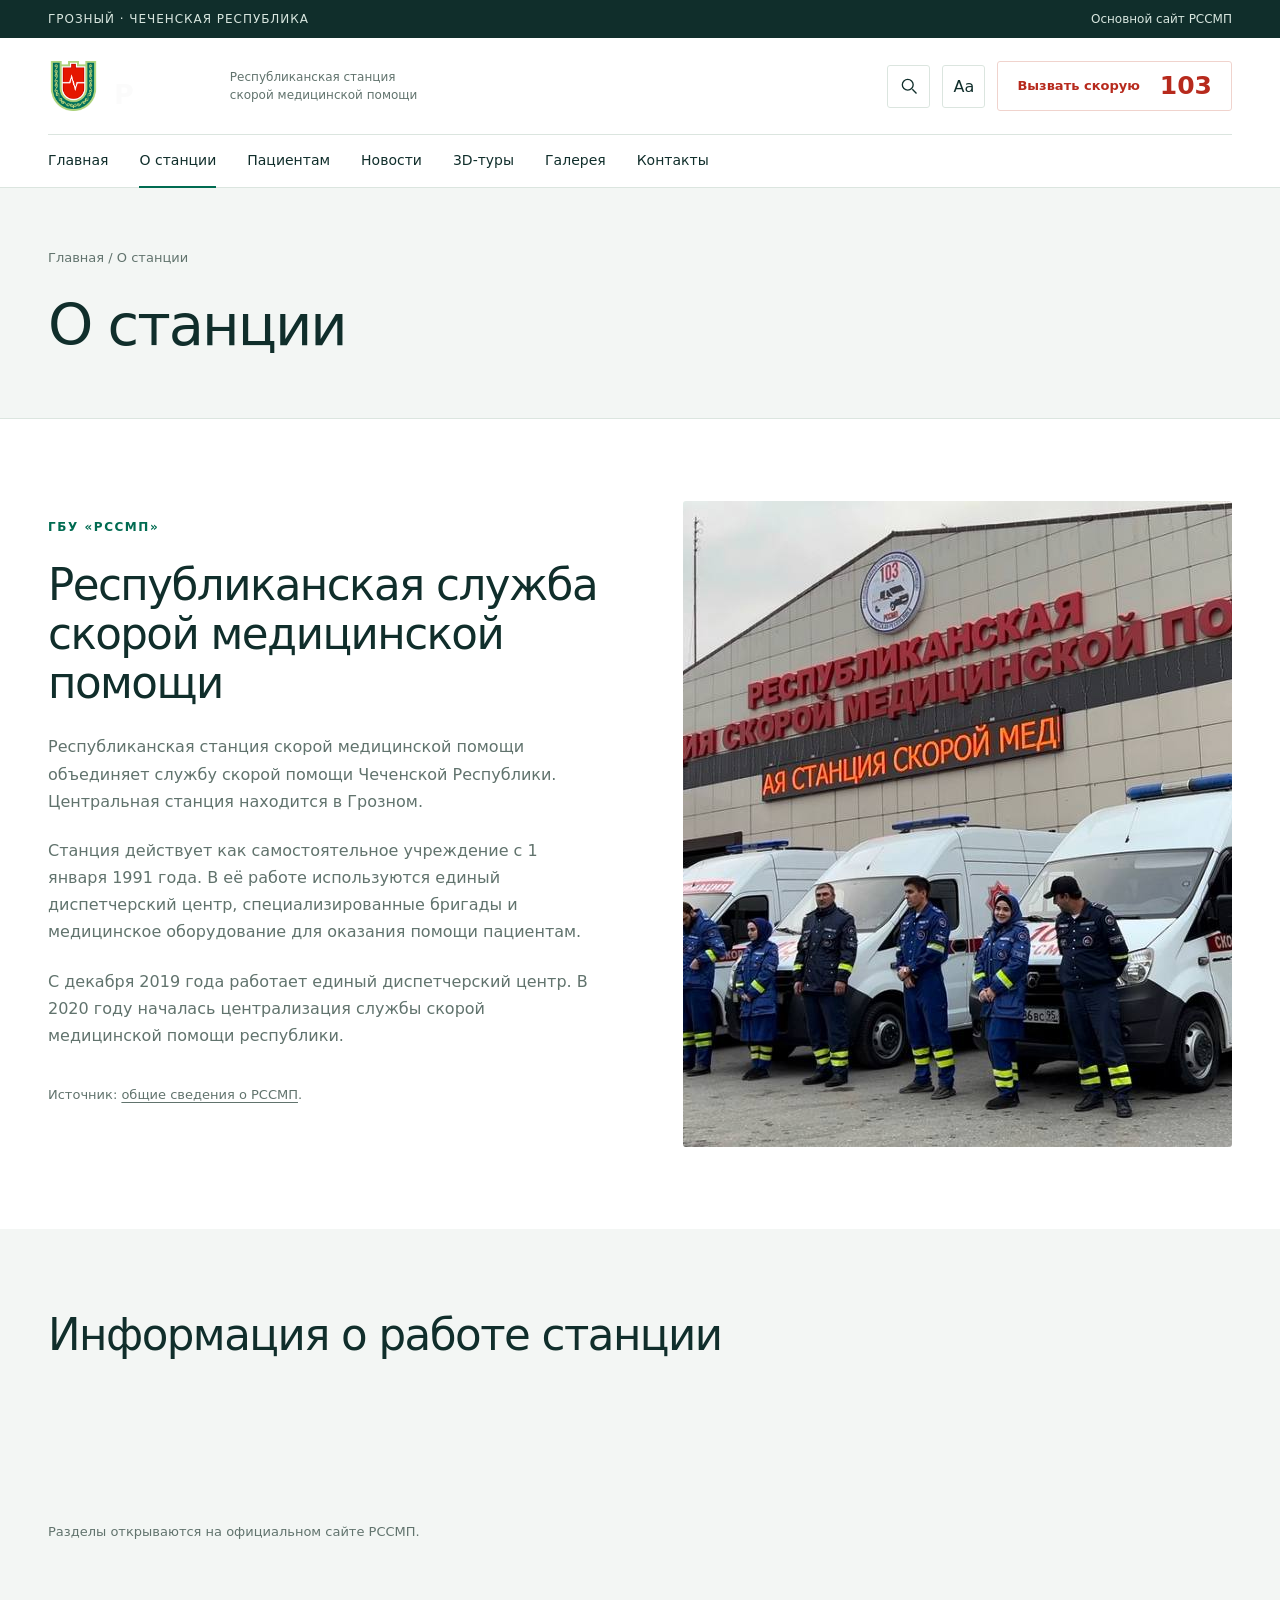
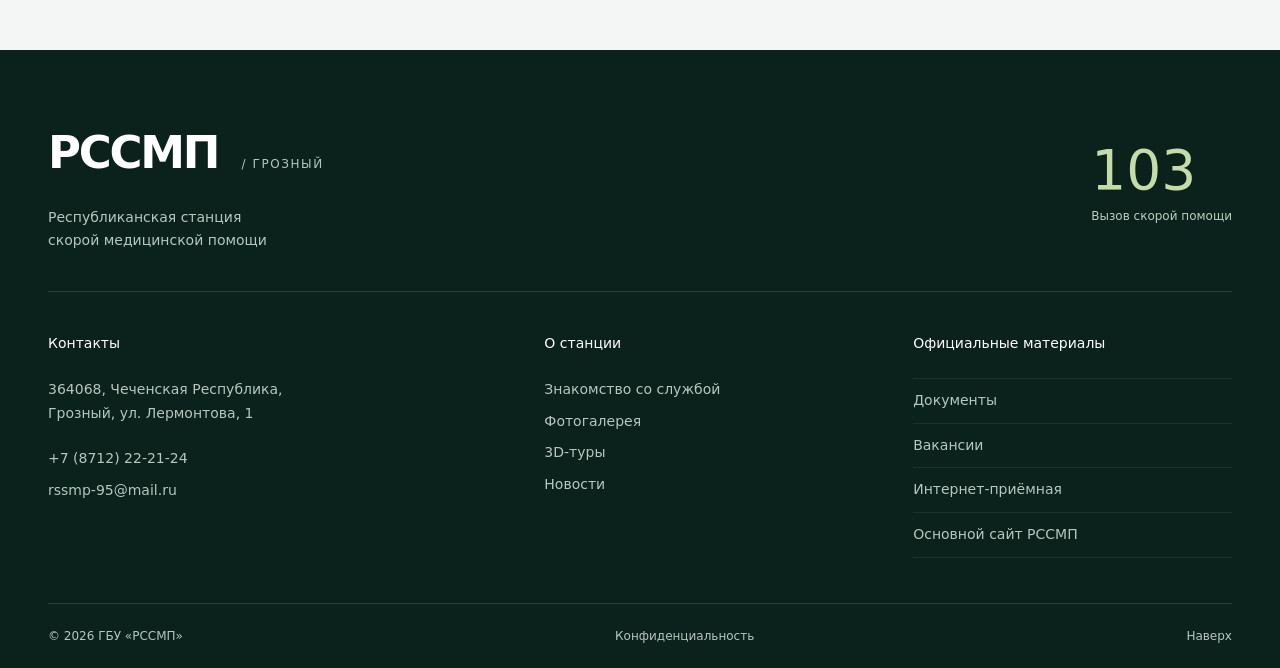
==== about/index.html @ 0fb12596 "Публикация сайта РССМП (демо, v9.3, сборка для GitHub Pages) Co-Authored-By: Claude Sonnet 5 <norepl" ====
<!doctype html>
<html lang="ru" data-search-index="/search-index.json?v=84fdfd2eaf">
<head>
  <meta charset="utf-8">
  <meta http-equiv="Content-Security-Policy" content="default-src 'self'; script-src 'self'; style-src 'self'; img-src 'self' data:; font-src 'self'; connect-src 'self'; media-src 'self'; object-src 'none'; base-uri 'self'; form-action 'self'">
  <meta name="referrer" content="strict-origin-when-cross-origin">
  <meta name="viewport" content="width=device-width,initial-scale=1">
  <meta name="robots" content="noindex,nofollow">
  <meta name="theme-color" content="#10282b">
  <title>О станции — РССМП, Грозный</title>
  <meta name="description" content="О Республиканской станции скорой медицинской помощи: история, единый диспетчерский центр и официальные документы.">

  <link rel="icon" href="/assets/logo.png?v=2aa3588000" type="image/png">
  <link rel="stylesheet" href="/style.css?v=402aa7401f">
  <script defer src="/app.js?v=1ee4ed3d6c"></script>
</head>
<body>
  <a class="skip" href="#main">Перейти к содержимому</a>
  <aside class="topbar" aria-label="Регион и основной сайт"><div class="wrap"><span>ГРОЗНЫЙ · ЧЕЧЕНСКАЯ РЕСПУБЛИКА</span><a href="https://rssmp.ru/" target="_blank" rel="noopener">Основной сайт РССМП</a></div></aside>
  <header>
    <div class="wrap header-row">
      <a class="brand" href="/" aria-label="РССМП — на главную"><span class="logo-motion"><img src="/assets/logo.png?v=2aa3588000" width="51" height="58" alt="Эмблема РССМП"></span><span class="wordmark" aria-hidden="true"><span>Р</span><span>С</span><span>С</span><span>М</span><span>П</span><i></i></span><span class="brand-caption">Республиканская станция<br>скорой медицинской помощи</span></a>
      <div class="header-tools"><button type="button" class="icon-button" data-open-search aria-label="Открыть поиск по сайту"><svg width="20" height="20" viewBox="0 0 24 24" fill="none" stroke="currentColor" stroke-width="1.6" aria-hidden="true"><circle cx="10.5" cy="10.5" r="6.5"/><path d="m16 16 5 5"/></svg></button><button type="button" class="icon-button" data-open-settings aria-label="Настройки отображения">Аа</button><a class="emergency" href="tel:103">Вызвать скорую <b>103</b></a><button type="button" class="menu icon-button" aria-expanded="false" aria-controls="nav">Меню</button></div>
    </div>
    <!-- Стили меню привязаны к id="nav"; класс site-nav оставлен для совместимости со style.css v9.1 при частичной загрузке. -->
    <nav class="wrap site-nav" id="nav" aria-label="Главное меню"><a href="/">Главная</a><a href="/about/" class="active" aria-current="page">О станции</a><a href="/patients/">Пациентам</a><a href="/news/">Новости</a><a href="/tours/">3D-туры</a><a href="/gallery/">Галерея</a><a href="/contacts/">Контакты</a></nav>
  </header>
  <main id="main" tabindex="-1"><div class="page-heading"><div class="wrap"><nav class="breadcrumbs" aria-label="Навигационная цепочка"><a href="/">Главная</a> <span aria-hidden="true">/</span> <span aria-current="page">О станции</span></nav><h1>О станции</h1></div></div><section class="section"><div class="wrap two-col"><div><p class="eyebrow">ГБУ «РССМП»</p><h2>Республиканская служба<br>скорой медицинской помощи</h2><p>Республиканская станция скорой медицинской помощи объединяет службу скорой помощи Чеченской Республики. Центральная станция находится в Грозном.</p><p>Станция действует как самостоятельное учреждение с 1 января 1991 года. В её работе используются единый диспетчерский центр, специализированные бригады и медицинское оборудование для оказания помощи пациентам.</p><p>С декабря 2019 года работает единый диспетчерский центр. В 2020 году началась централизация службы скорой медицинской помощи республики.</p><p class="source">Источник: <a href="https://rssmp.ru/obschie-svedeniya/">общие сведения о РССМП</a>.</p></div><img class="photo" src="/assets/img_5184.jpg?v=74d7aed9b8" width="1170" height="646" alt="Здание РССМП, сотрудники и автомобили скорой помощи"></div></section><section class="section gray"><div class="wrap"><h2>Информация о работе станции</h2><div class="partners"><a href="https://rssmp.ru/istoriya/">История станции</a><a href="https://rssmp.ru/vakansii/">Вакансии</a><a href="https://rssmp.ru/dokumenty/">Документы учреждения</a></div><p class="source">Разделы открываются на официальном сайте РССМП.</p></div></section></main>
  <footer>
    <div class="wrap">
      <div class="footer-top"><div><span class="footer-mark">РССМП<span> / ГРОЗНЫЙ</span></span><p>Республиканская станция<br>скорой медицинской помощи</p></div><a class="footer-phone" href="tel:103">103 <span>Вызов скорой помощи</span></a></div>
      <div class="footer-grid">
        <div><strong>Контакты</strong><p>364068, Чеченская Республика,<br>Грозный, ул. Лермонтова, 1</p><a href="tel:+78712222124">+7 (8712) 22-21-24</a><a href="mailto:rssmp-95@mail.ru">rssmp-95@mail.ru</a></div>
        <div><strong>О станции</strong><a href="/about/">Знакомство со службой</a><a href="/gallery/">Фотогалерея</a><a href="/tours/">3D-туры</a><a href="/news/">Новости</a></div>
        <div class="footer-external"><strong>Официальные материалы</strong><a href="https://rssmp.ru/dokumenty/">Документы</a><a href="https://rssmp.ru/vakansii/">Вакансии</a><a href="https://rssmp.ru/mail/">Интернет-приёмная</a><a href="https://rssmp.ru/">Основной сайт РССМП</a></div>
      </div>
      <div class="footer-bottom"><span>© 2026 ГБУ «РССМП»</span><a href="/privacy/">Конфиденциальность</a><a href="#main">Наверх</a></div>
    </div>
  </footer>
  <dialog id="search-dialog" aria-labelledby="search-title"><div class="dialog-top"><h2 id="search-title">Поиск по сайту</h2><button type="button" data-close-dialog aria-label="Закрыть поиск">×</button></div><label class="sr-only" for="site-search">Поиск по страницам сайта</label><input id="site-search" type="search" placeholder="Например, контакты или 3D-тур" autocomplete="off" enterkeyhint="go"><p class="search-status" aria-live="polite">Введите запрос или выберите раздел.</p><div id="search-results"></div></dialog>
  <dialog id="settings-dialog" aria-labelledby="settings-title"><div class="dialog-top"><h2 id="settings-title">Настройки отображения</h2><button type="button" data-close-dialog aria-label="Закрыть настройки">×</button></div><p>Настройки сохраняются только в вашем браузере.</p><label class="setting"><span>Увеличенный текст</span><input type="checkbox" id="large-text"></label><label class="setting"><span>Высокая контрастность</span><input type="checkbox" id="high-contrast"></label><label class="setting"><span>Отключить анимацию</span><input type="checkbox" id="reduce-motion"></label><button type="button" class="btn" id="reset-settings">Сбросить настройки</button></dialog>
  <div id="toast" role="status" aria-live="polite"></div>
</body>
</html>
---- style.css ----
:root {
  --ink: #102e2b;
  --dark: #102e2b;
  --green: #006b51;
  --muted: #61736d;
  --line: #dbe5df;
  --red: #db3525;
  --paper: #f3f6f4;
  --white: #fff;
  --body: 16px;
}
* {
  box-sizing: border-box;
}
html {
  scroll-behavior: smooth;
  scroll-padding-top: 150px;
}
body {
  margin: 0;
  background: #fff;
  color: var(--ink);
  font:
    var(--body)/1.7 Arial,
    Helvetica,
    sans-serif;
}
button,
input {
  font: inherit;
}
button,
a {
  -webkit-tap-highlight-color: transparent;
}
button {
  cursor: pointer;
}
a {
  color: inherit;
  text-decoration: none;
}
a:hover {
  color: var(--green);
}
img {
  max-width: 100%;
  display: block;
}
button:focus-visible,
a:focus-visible,
input:focus-visible,
[tabindex]:focus-visible {
  outline: 3px solid #c46a00;
  outline-offset: 5px;
}
main:focus {
  outline: none;
}
button {
  color: inherit;
}
p {
  margin: 0 0 22px;
}
h1,
h2,
h3 {
  font-weight: 500;
  overflow-wrap: break-word;
  margin: 0;
  line-height: 1.13;
  letter-spacing: -0.045em;
}
h2 {
  font-size: clamp(30px, 3.4vw, 49px);
  margin-bottom: 25px;
}
h3 {
  font-size: 25px;
  line-height: 1.35;
}
small {
  font-size: 0.875rem;
}
.wrap {
  width: min(1320px, calc(100% - 96px));
  margin: auto;
}
.topbar {
  background: var(--dark);
  color: #d8e6df;
  font-size: 12px;
  letter-spacing: 0.08em;
  padding: 9px 0;
}
.topbar .wrap {
  display: flex;
  justify-content: space-between;
  gap: 20px;
}
.topbar a {
  color: inherit;
  letter-spacing: 0;
}
header {
  background: #fffffff5;
  position: sticky;
  top: 0;
  z-index: 30;
  backdrop-filter: blur(18px);
  border-bottom: 1px solid var(--line);
}
.header-row {
  min-height: 96px;
  display: flex;
  align-items: center;
  justify-content: space-between;
  gap: 24px;
}
.brand {
  display: flex;
  align-items: center;
  gap: 15px;
}
.brand-caption {
  font-size: 12px;
  line-height: 1.5;
  max-width: 240px;
  color: var(--muted);
}
.wordmark {
  display: flex;
  position: relative;
  font-weight: 800;
  font-size: 27px;
  letter-spacing: -0.06em;
  line-height: 1;
}
.wordmark > span {
  animation: letter-in 0.7s both;
}
.wordmark > span:nth-child(2) {
  animation-delay: 0.08s;
}
.wordmark > span:nth-child(3) {
  animation-delay: 0.16s;
}
.wordmark > span:nth-child(4) {
  animation-delay: 0.24s;
}
.wordmark > span:nth-child(5) {
  animation-delay: 0.32s;
}
.wordmark i {
  height: 3px;
  position: absolute;
  left: 0;
  right: 0;
  bottom: -10px;
  background: var(--red);
  transform-origin: left;
  animation: line-in 1s 0.5s both;
}
.logo-motion {
  display: block;
  position: relative;
  overflow: hidden;
  flex: none;
  isolation: isolate;
  animation: logo-in 1.25s cubic-bezier(0.2, 0.8, 0.2, 1) both;
}
.logo-motion img {
  width: 51px;
  height: 58px;
  object-fit: contain;
  transition:
    transform 0.55s cubic-bezier(0.2, 0.8, 0.2, 1),
    filter 0.55s;
}
.logo-motion:after {
  content: "";
  position: absolute;
  inset: -50%;
  background: linear-gradient(
    110deg,
    transparent 40%,
    #fff8 49%,
    transparent 58%
  );
  transform: translateX(-100%);
  animation: shine 1.5s 1s both;
  pointer-events: none;
}
.brand:hover .logo-motion img {
  transform: translateY(-3px) scale(1.04);
  filter: drop-shadow(0 4px 10px #99cc7755);
}
.header-tools {
  display: flex;
  align-items: center;
  gap: 12px;
}
.icon-button {
  background: transparent;
  border: 1px solid var(--line);
  border-radius: 50%;
  width: 43px;
  height: 43px;
  display: grid;
  place-items: center;
  font-size: 16px;
  transition: background 0.2s;
}
.icon-button:hover {
  background: var(--paper);
}
.emergency {
  display: flex;
  align-items: center;
  gap: 20px;
  font-size: 13px;
  font-weight: 600;
  padding: 9px 19px;
  border: 1px solid #f0d3cd;
  border-radius: 30px;
  color: #b72a1d;
}
.emergency b {
  font-size: 25px;
  line-height: 1.2;
}
.menu {
  display: none;
}
#nav {
  display: flex;
  align-items: center;
  gap: 31px;
  padding: 14px 0;
  border-top: 1px solid var(--line);
  font-size: 14px;
}
#nav a {
  position: relative;
}
#nav a:after {
  position: absolute;
  content: "";
  height: 2px;
  bottom: -15px;
  left: 0;
  right: 0;
  background: var(--green);
  transform: scaleX(0);
  transition: transform 0.25s;
}
#nav a:hover:after,
#nav a.active:after {
  transform: scaleX(1);
}
.hero {
  display: grid;
  grid-template-columns: 1fr 1fr;
  min-height: 660px;
  background: var(--dark);
  color: white;
  overflow: hidden;
}
.hero-copy {
  padding: 45px max(42px, calc((100vw - 1320px) / 2)) 25px;
  padding-right: 45px;
  display: flex;
  align-items: flex-start;
  flex-direction: column;
  justify-content: center;
}
.eyebrow {
  font-size: 12px;
  letter-spacing: 0.13em;
  font-weight: 600;
  text-transform: uppercase;
  color: var(--green);
  margin-bottom: 23px;
}
.hero .eyebrow {
  color: #b3c7bc;
  font-size: 11px;
}
.hero h1 {
  font-size: clamp(43px, 4.6vw, 72px);
  line-height: 1.04;
  letter-spacing: -0.052em;
  margin-bottom: 25px;
  animation: copy-in 0.9s 0.12s both;
}
.hero h1 em {
  font-style: normal;
  color: #b1cc90;
}
.hero-description {
  color: #c0d0c7;
  font-size: 16px;
  line-height: 1.65;
  animation: copy-in 0.9s 0.25s both;
}
.buttons {
  display: flex;
  align-items: center;
  gap: 27px;
  flex-wrap: wrap;
}
.btn {
  display: inline-flex;
  align-items: center;
  justify-content: center;
  gap: 35px;
  background: var(--green);
  color: #fff;
  border: 1px solid var(--green);
  border-radius: 5px;
  padding: 14px 24px;
  font-size: 14px;
  font-weight: 600;
  transition:
    transform 0.3s,
    background 0.3s;
}
.btn:hover {
  background: #08573f;
  color: white;
  transform: translateY(-2px);
}
.hero .btn {
  background: #fff;
  color: var(--dark);
  border-color: white;
}
.hero-secondary {
  font-size: 14px;
  color: #fff;
  border-bottom: 1px solid #819c8b;
  padding: 12px 0;
}
.hero-secondary:hover {
  color: #c8e0b1;
}
.hero-bottom {
  display: flex;
  justify-content: space-between;
  gap: 20px;
  width: 100%;
  padding-top: 43px;
  margin-top: auto;
  color: #aebfb5;
  font-size: 10px;
  letter-spacing: 0.08em;
}
.hero-visual {
  position: relative;
  overflow: hidden;
  min-height: 580px;
}
.hero-visual > img {
  height: 100%;
  width: 100%;
  object-fit: cover;
  object-position: 62% center;
  animation: photo-in 1.4s cubic-bezier(0.2, 0.8, 0.2, 1) both;
}
.hero-visual:after {
  content: "";
  position: absolute;
  inset: 0;
  background: linear-gradient(180deg, #061d1200 35%, #061d12b0);
}
.photo-label {
  position: absolute;
  left: 42px;
  right: 42px;
  bottom: 32px;
  z-index: 1;
}
.photo-label > span {
  font-size: 11px;
  letter-spacing: 0.15em;
  color: #e7efea;
}
.photo-label p {
  font-size: 25px;
  line-height: 1.25;
  margin: 15px 0 0;
  letter-spacing: -0.03em;
}
.photo-label a {
  position: absolute;
  right: 0;
  bottom: 4px;
  border: 1px solid #ffffff70;
  width: 48px;
  height: 48px;
  border-radius: 50%;
  display: grid;
  place-items: center;
  font-size: 22px;
  color: #fff;
  transition: background 0.3s;
}
.photo-label a:hover {
  background: #ffffff30;
}
.quick {
  display: grid;
  grid-template-columns: repeat(3, 1fr);
  border-bottom: 1px solid var(--line);
}
.quick a {
  padding: 32px 25px;
  display: flex;
  gap: 20px;
  align-items: center;
  border-right: 1px solid var(--line);
  transition: background 0.3s;
}
.quick a:first-child {
  padding-left: 0;
}
.quick a:last-child {
  border-right: 0;
}
.quick a:hover {
  background: var(--paper);
}
.quick strong {
  font-size: 17px;
  font-weight: 500;
  display: block;
  letter-spacing: -0.025em;
}
.quick small {
  color: var(--muted);
  font-size: 12px;
  display: block;
  line-height: 1.4;
  margin-top: 6px;
}
.section {
  padding: 100px 0;
}
.gray {
  background: var(--paper);
}
.two-col {
  display: grid;
  grid-template-columns: 1fr 1fr;
  gap: 85px;
  align-items: center;
}
.two-col p:not(.eyebrow) {
  color: var(--muted);
}
.photo {
  width: 100%;
  aspect-ratio: 1.2;
  object-fit: cover;
  border-radius: 3px;
}
.image-composition {
  position: relative;
  padding-bottom: 24px;
}
.image-caption {
  position: absolute;
  bottom: 0;
  right: 0;
  background: var(--green);
  color: #fff;
  padding: 17px 25px;
  font-size: 10px;
  letter-spacing: 0.13em;
}
.text-link {
  font-size: 14px;
  font-weight: 600;
  display: inline-flex;
  gap: 30px;
  align-items: center;
  padding: 9px 0;
  border-bottom: 1px solid var(--line);
  transition: gap 0.3s;
}
.text-link:hover {
  gap: 40px;
}
.section-title {
  display: flex;
  justify-content: space-between;
  align-items: end;
  gap: 30px;
  margin-bottom: 40px;
}
.section-title h2 {
  margin-bottom: 0;
}
.section-title .eyebrow {
  margin-bottom: 16px;
}
.cards {
  display: grid;
  grid-template-columns: repeat(3, 1fr);
  gap: 22px;
}
.card {
  background: white;
  border: 1px solid var(--line);
  border-radius: 5px;
  padding: 30px;
  display: flex;
  align-items: flex-start;
  flex-direction: column;
  min-height: 310px;
  transition:
    transform 0.35s,
    box-shadow 0.35s,
    border-color 0.35s;
}
.card:hover {
  transform: translateY(-7px);
  box-shadow: 0 20px 40px #1733290b;
  border-color: #9fb6a8;
}
.card .tag {
  color: var(--green);
  background: #edf4ef;
  padding: 4px 10px;
  border-radius: 30px;
  font-size: 10px;
  letter-spacing: 0.08em;
  margin-bottom: 24px;
}
.card time {
  color: var(--muted);
  font-size: 12px;
  margin-bottom: 14px;
}
.card h2,
.card h3 {
  font-size: 23px;
  line-height: 1.35;
  letter-spacing: -0.035em;
  margin: 0;
  flex: 1;
}
.card .text-link {
  margin-top: 24px;
  font-size: 13px;
}
.contact-band {
  padding: 70px 0;
  background: var(--dark);
  color: #fff;
  overflow: hidden;
}
.contact-band .wrap {
  display: flex;
  align-items: center;
  justify-content: space-between;
  gap: 35px;
}
.contact-band .eyebrow {
  color: #b0cb94;
}
.contact-band h2 {
  font-size: clamp(30px, 3vw, 44px);
}
.contact-band p:not(.eyebrow) {
  color: #b5c8be;
  font-size: 14px;
}
.contact-band .text-link {
  color: #fff;
  border-color: #fff4;
}
.big-number {
  font-size: clamp(100px, 17vw, 240px);
  line-height: 0.9;
  letter-spacing: -0.08em;
  font-weight: 600;
  color: #c0d9a5;
}
.big-number:hover {
  color: #fff;
}
.big-number span {
  display: block;
  text-align: right;
  margin-top: 27px;
  font-size: 12px;
  font-weight: 400;
  letter-spacing: 0.16em;
}
.partners {
  display: grid;
  grid-template-columns: repeat(3, 1fr);
  gap: 18px;
}
.partners a {
  display: flex;
  align-items: center;
  justify-content: space-between;
  gap: 20px;
  min-height: 100px;
  padding: 25px;
  border: 1px solid var(--line);
  font-size: 15px;
  border-radius: 4px;
  transition: background 0.25s;
}
.partners a:hover {
  background: var(--paper);
}
.page-heading {
  padding: 55px 0 60px;
  background: var(--paper);
  border-bottom: 1px solid var(--line);
}
.page-heading h1 {
  font-size: clamp(35px, 4.5vw, 63px);
  margin-top: 20px;
}
.breadcrumbs {
  font-size: 13px;
  color: var(--muted);
}
.reading {
  max-width: 950px;
}
.reading h2 {
  font-size: 32px;
  margin-top: 45px;
}
.reading li {
  margin-bottom: 15px;
  color: var(--muted);
}
.reading ol {
  padding-left: 23px;
}
.info-grid {
  display: grid;
  grid-template-columns: repeat(2, 1fr);
  gap: 24px;
}
.info-box {
  padding: 32px;
  border: 1px solid var(--line);
  border-radius: 5px;
}
.info-box small {
  display: block;
  color: var(--muted);
  font-size: 14px;
  margin-bottom: 12px;
}
.info-box h2 {
  font-size: 25px;
  line-height: 1.35;
  margin-bottom: 12px;
}
.info-box h3 {
  margin-bottom: 12px;
}
.info-box > a:not(.btn) {
  font-size: 26px;
  color: var(--green);
  overflow-wrap: anywhere;
}
.info-box .btn {
  color: #fff;
  gap: 15px;
}
.info-box p {
  color: var(--muted);
  font-size: 15px;
}
.source {
  margin: 35px 0 25px;
  font-size: 13px;
  color: var(--muted);
}
.source a {
  text-decoration: underline;
  text-underline-offset: 3px;
}
.gallery {
  display: grid;
  grid-template-columns: repeat(3, 1fr);
  gap: 24px;
}
.gallery figure {
  margin: 0;
}
.gallery button {
  padding: 0;
  border: 0;
  background: none;
  width: 100%;
  overflow: hidden;
  border-radius: 4px;
  cursor: zoom-in;
}
.gallery img {
  width: 100%;
  aspect-ratio: 1.15;
  object-fit: cover;
  transition: transform 0.7s;
}
.gallery button:hover img {
  transform: scale(1.06);
}
.gallery figcaption {
  font-size: 14px;
  padding-top: 15px;
  color: var(--muted);
}
footer {
  padding: 65px 0 22px;
  background: #0b211b;
  color: #b6c7be;
}
.footer-top {
  display: flex;
  align-items: center;
  justify-content: space-between;
  padding-bottom: 40px;
  margin-bottom: 40px;
  border-bottom: 1px solid #fff2;
  gap: 25px;
}
.footer-mark {
  font-size: 45px;
  font-weight: 700;
  color: white;
  letter-spacing: -0.05em;
}
.footer-mark span {
  font-size: 12px;
  letter-spacing: 0.13em;
  font-weight: 400;
  color: #b0c7ba;
  margin-left: 18px;
}
.footer-top p {
  font-size: 14px;
  line-height: 1.6;
  margin: 15px 0 0;
}
.footer-phone {
  font-size: 55px;
  color: #c3dca8;
  line-height: 1;
}
.footer-phone span {
  display: block;
  margin-top: 12px;
  font-size: 12px;
  color: #bbcfc1;
  letter-spacing: 0;
}
.footer-grid {
  display: grid;
  grid-template-columns: 1.4fr 1fr 1fr;
  gap: 50px;
  font-size: 14px;
}
.footer-grid strong {
  display: block;
  font-size: 14px;
  color: white;
  margin-bottom: 22px;
  font-weight: 500;
}
.footer-grid a {
  display: block;
  margin: 8px 0;
}
.footer-grid a:hover {
  color: #fff;
}
.footer-bottom {
  border-top: 1px solid #fff2;
  padding-top: 22px;
  margin-top: 45px;
  display: flex;
  justify-content: space-between;
  gap: 20px;
  font-size: 12px;
}
.footer-bottom a:hover {
  color: #fff;
}
.news-filters {
  display: flex;
  gap: 10px;
  flex-wrap: wrap;
  margin-bottom: 30px;
}
.news-filters button {
  padding: 9px 20px;
  border-radius: 25px;
  background: #fff;
  border: 1px solid var(--line);
  font-size: 14px;
}
.news-filters button[aria-pressed="true"] {
  background: var(--dark);
  color: #fff;
  border-color: var(--dark);
}
[hidden] {
  display: none !important;
}
dialog {
  border: 1px solid var(--line);
  padding: 32px;
  width: min(650px, calc(100% - 32px));
  max-height: 85vh;
  border-radius: 12px;
  color: var(--ink);
  box-shadow: 0 25px 100px #0003;
}
dialog::backdrop {
  background: #071d16cc;
  backdrop-filter: blur(6px);
}
dialog[open] {
  animation: copy-in 0.25s ease-out;
}
.dialog-top {
  display: flex;
  align-items: center;
  justify-content: space-between;
  gap: 20px;
  margin-bottom: 22px;
}
.dialog-top h2 {
  font-size: 29px;
  margin: 0;
}
.dialog-top button {
  border: 1px solid var(--line);
  border-radius: 50%;
  background: var(--paper);
  font-size: 25px;
  line-height: 1;
  width: 40px;
  height: 40px;
  flex: none;
}
#site-search {
  width: 100%;
  border: 1px solid var(--line);
  padding: 15px 18px;
  border-radius: 5px;
  background: var(--paper);
  color: var(--ink);
  font-size: 17px;
}
.search-status {
  font-size: 13px;
  color: var(--muted);
  margin: 15px 0;
}
.search-result {
  display: block;
  padding: 15px 10px;
  border-bottom: 1px solid var(--line);
}
.search-result strong {
  font-size: 17px;
  display: block;
}
.search-result p {
  font-size: 13px;
  color: var(--muted);
  margin: 5px 0 0;
}
.setting {
  display: flex;
  align-items: center;
  justify-content: space-between;
  gap: 25px;
  padding: 20px 0;
  border-top: 1px solid var(--line);
  font-size: 16px;
}
.setting input {
  width: 21px;
  height: 21px;
  accent-color: var(--green);
}
#settings-dialog > p {
  font-size: 14px;
  color: var(--muted);
}
#reset-settings {
  margin-top: 20px;
}
.copy-address {
  display: block;
  border: 0;
  border-bottom: 1px solid var(--line);
  padding: 0 0 5px;
  background: none;
  color: var(--green);
  font-size: 14px;
  margin: 10px 0 18px;
}
#gallery-dialog {
  width: min(1100px, calc(100% - 32px));
  padding: 20px;
}
#gallery-dialog > img {
  max-height: 65vh;
  width: 100%;
  object-fit: contain;
}
.gallery-controls {
  display: flex;
  align-items: center;
  gap: 20px;
  justify-content: space-between;
  margin-top: 15px;
}
.gallery-controls button {
  border: 1px solid var(--line);
  background: var(--paper);
  border-radius: 50%;
  width: 45px;
  height: 45px;
  flex: none;
}
.gallery-controls span {
  font-size: 14px;
  text-align: center;
}
#toast {
  position: fixed;
  bottom: 25px;
  left: 50%;
  transform: translate(-50%, 20px);
  opacity: 0;
  pointer-events: none;
  z-index: 100;
  background: var(--dark);
  color: white;
  border: 1px solid #b2c6b7;
  padding: 12px 25px;
  border-radius: 6px;
  max-width: 90%;
  transition:
    opacity 0.2s,
    transform 0.2s;
}
#toast.visible {
  opacity: 1;
  transform: translate(-50%, 0);
}
.skip {
  position: fixed;
  top: -100px;
  left: 15px;
  z-index: 100;
  background: #fff;
  padding: 10px;
}
.skip:focus {
  top: 10px;
}
.sr-only {
  position: absolute;
  width: 1px;
  height: 1px;
  padding: 0;
  overflow: hidden;
  clip: rect(0, 0, 0, 0);
  white-space: nowrap;
  border: 0;
}
.reveal-ready {
  opacity: 0;
  transform: translateY(24px);
  transition:
    opacity 0.7s,
    transform 0.7s;
}
.reveal-ready.visible {
  opacity: 1;
  transform: translateY(0);
}
.large-text {
  --body: 20px;
}
.large-text #nav,
.large-text .card time,
.large-text .source,
.large-text .text-link,
.large-text .partners a {
  font-size: 1rem;
}
.high-contrast {
  --ink: #000;
  --dark: #000;
  --green: #003d26;
  --muted: #282828;
  --line: #555;
  --paper: #fff;
}
.high-contrast .hero h1 em,
.high-contrast .big-number {
  color: #fff;
}
.high-contrast .hero p,
.high-contrast .hero .eyebrow,
.high-contrast .hero-bottom,
.high-contrast footer,
.high-contrast .contact-band p {
  color: #fff;
}
.high-contrast .hero-visual {
  filter: contrast(1.15);
}
.no-motion *,
.no-motion *:before,
.no-motion *:after {
  animation: none !important;
  transition: none !important;
  scroll-behavior: auto !important;
}
.no-motion .reveal-ready {
  opacity: 1;
  transform: none;
}
.no-motion {
  scroll-behavior: auto;
}
@keyframes copy-in {
  from {
    opacity: 0;
    transform: translateY(18px);
  }
  to {
    opacity: 1;
    transform: translateY(0);
  }
}
@keyframes letter-in {
  from {
    opacity: 0;
    transform: translateY(8px);
  }
  to {
    opacity: 1;
    transform: translateY(0);
  }
}
@keyframes line-in {
  from {
    transform: scaleX(0);
  }
  to {
    transform: scaleX(1);
  }
}
@keyframes logo-in {
  from {
    opacity: 0;
    transform: translateY(9px) scale(0.92);
  }
  to {
    opacity: 1;
    transform: translateY(0) scale(1);
  }
}
@keyframes shine {
  to {
    transform: translateX(100%);
  }
}
@keyframes photo-in {
  from {
    transform: scale(1.06);
    opacity: 0.5;
  }
  to {
    transform: scale(1);
    opacity: 1;
  }
}
@media (min-width: 1600px) {
  .hero-copy {
    padding-right: 65px;
  }
  .hero h1 {
    font-size: 78px;
  }
}
@media (max-width: 1150px) {
  .wrap {
    width: calc(100% - 56px);
  }
  .brand-caption {
    display: none;
  }
  #nav {
    gap: 24px;
  }
  .hero-copy {
    padding-left: 28px;
    padding-right: 28px;
  }
  .hero h1 {
    font-size: 51px;
  }
  .two-col {
    gap: 45px;
  }
  .quick a {
    padding: 25px 15px;
    gap: 12px;
  }
  .quick strong {
    font-size: 15px;
  }
  .quick small {
    font-size: 12px;
  }
  .card {
    padding: 23px;
  }
  .hero-bottom {
    flex-direction: column;
    gap: 8px;
  }
}
@media (max-width: 800px) {
  .wrap {
    width: calc(100% - 36px);
  }
  .topbar {
    font-size: 10px;
    letter-spacing: 0;
  }
  .topbar .wrap {
    gap: 12px;
  }
  .header-row {
    min-height: 80px;
    gap: 12px;
  }
  .logo-motion img {
    width: 36px;
    height: 43px;
  }
  .wordmark {
    font-size: 22px;
  }
  .brand {
    gap: 9px;
  }
  .header-tools {
    gap: 7px;
  }
  .icon-button {
    width: 36px;
    height: 36px;
    font-size: 14px;
  }
  .emergency {
    font-size: 0;
    padding: 6px 10px;
    gap: 0;
  }
  .emergency b {
    font-size: 20px;
  }
  .menu {
    display: block;
    width: auto;
    border-radius: 25px;
    padding: 0 12px;
    font-size: 12px;
  }
  #nav {
    display: none;
    flex-wrap: wrap;
    gap: 0;
    padding: 8px 0 16px;
  }
  #nav.open {
    display: flex;
  }
  #nav a {
    padding: 9px 12px;
    flex: 0 0 33.333%;
  }
  #nav a:after {
    bottom: 4px;
    left: 12px;
    right: 12px;
  }
  .hero {
    grid-template-columns: 1fr;
    min-height: 0;
  }
  .hero-copy {
    padding: 35px 24px;
  }
  .hero h1 {
    font-size: clamp(41px, 8vw, 65px);
  }
  .hero-description br {
    display: none;
  }
  .hero-visual {
    height: 380px;
    min-height: 0;
  }
  .hero-visual > img {
    object-position: center 60%;
  }
  .hero-bottom {
    flex-direction: row;
    padding-top: 32px;
    font-size: 9px;
    align-items: center;
  }
  .photo-label {
    left: 24px;
    right: 24px;
    bottom: 24px;
  }
  .photo-label p {
    font-size: 22px;
  }
  .quick {
    grid-template-columns: 1fr;
  }
  .quick a,
  .quick a:first-child {
    padding: 22px 5px;
    border: 0;
    border-bottom: 1px solid var(--line);
  }
  .quick a:last-child {
    border: 0;
  }
  .quick strong {
    font-size: 18px;
  }
  .quick small {
    font-size: 13px;
  }
  .section {
    padding: 65px 0;
  }
  .two-col {
    grid-template-columns: 1fr;
    gap: 35px;
  }
  .photo {
    aspect-ratio: 1.5;
  }
  .section-title {
    align-items: start;
    gap: 15px;
  }
  .section-title > .text-link {
    font-size: 12px;
    white-space: nowrap;
    margin-top: 8px;
  }
  .cards {
    grid-template-columns: 1fr;
    gap: 15px;
  }
  .card {
    min-height: 250px;
    padding: 26px;
  }
  .card h2,
  .card h3 {
    font-size: 25px;
  }
  .card .tag {
    margin-bottom: 15px;
  }
  .contact-band {
    padding: 55px 0;
  }
  .contact-band .wrap {
    align-items: flex-start;
    flex-direction: column;
  }
  .big-number {
    font-size: 140px;
    align-self: flex-end;
  }
  .big-number span {
    font-size: 10px;
    margin-top: 15px;
  }
  .partners,
  .info-grid {
    grid-template-columns: 1fr;
  }
  .partners a {
    min-height: 80px;
  }
  .gallery {
    grid-template-columns: 1fr;
    gap: 30px;
  }
  .gallery img {
    aspect-ratio: 1.5;
  }
  .page-heading {
    padding: 35px 0 40px;
  }
  .page-heading h1 {
    font-size: clamp(26px, calc((100vw - 36px) / 11.4), 39px);
  }
  .footer-grid {
    grid-template-columns: 1fr 1fr;
    gap: 35px;
  }
  .footer-grid > div:first-child {
    grid-column: 1/-1;
  }
  .footer-mark {
    font-size: 35px;
  }
  .footer-mark span {
    display: block;
    margin: 10px 0 0;
    font-size: 10px;
  }
  .footer-phone {
    font-size: 45px;
  }
  .footer-phone span {
    font-size: 10px;
  }
  .footer-bottom {
    flex-direction: column;
    gap: 12px;
  }
  .info-box {
    padding: 25px;
  }
  .info-box > a:not(.btn) {
    font-size: 23px;
  }
  dialog {
    padding: 23px;
  }
  .dialog-top h2 {
    font-size: 25px;
  }
  .gallery-controls span {
    font-size: 12px;
  }
}
@media (max-width: 400px) {
  .wordmark {
    display: none;
  }
  .hero h1 {
    font-size: 41px;
  }
  .topbar span {
    max-width: 160px;
  }
  .hero-bottom {
    flex-direction: column;
    align-items: start;
  }
  .header-tools {
    gap: 5px;
  }
}
@media (prefers-reduced-motion: reduce) {
  html {
    scroll-behavior: auto;
  }
  *,
  *:before,
  *:after {
    animation: none !important;
    transition: none !important;
  }
  .reveal-ready {
    opacity: 1;
    transform: none;
  }
}

/* Immersive 360 / WebXR tour */
.tour-page {
  background: #06130f;
  color: #fff;
  overflow: hidden;
}
.tour-intro {
  padding: 70px 0 42px;
  background:
    radial-gradient(circle at 70% 5%, #185c4438, transparent 38%), #06130f;
}
.tour-intro .wrap {
  display: flex;
  align-items: flex-end;
  justify-content: space-between;
  gap: 45px;
}
.tour-intro .eyebrow {
  color: #a9d18a;
}
.tour-intro h1 {
  font-size: clamp(48px, 7vw, 100px);
  line-height: 0.9;
  letter-spacing: -0.07em;
}
.tour-intro h1 em {
  font-style: normal;
  color: #b7d891;
}
.tour-intro-copy > p:last-child {
  max-width: 610px;
  color: #b6c8bf;
  margin: 30px 0 0;
  font-size: 17px;
}
.tour-intro-meta {
  display: flex;
  gap: 9px;
  flex-wrap: wrap;
  justify-content: flex-end;
}
.tour-intro-meta span {
  border: 1px solid #ffffff24;
  border-radius: 40px;
  padding: 8px 14px;
  color: #b8c9c0;
  font-size: 12px;
  letter-spacing: 0.08em;
}
.tour-experience {
  padding: 0 0 70px;
  background: #06130f;
}
.tour-layout {
  display: grid;
  grid-template-columns: minmax(0, 1fr) 330px;
  gap: 22px;
  align-items: stretch;
}
.tour-viewport {
  position: relative;
  min-height: min(740px, 75vh);
  background: #07110e;
  overflow: hidden;
  border: 1px solid #ffffff1d;
  border-radius: 7px;
  isolation: isolate;
  outline-offset: 6px;
}
.tour-viewport canvas {
  position: absolute;
  inset: 0;
  width: 100%;
  height: 100%;
  cursor: grab;
  touch-action: none;
}
.tour-viewport.is-dragging canvas {
  cursor: grabbing;
}
.tour-viewport:after {
  content: "";
  position: absolute;
  inset: 0;
  pointer-events: none;
  background: linear-gradient(
    180deg,
    #00160c66 0,
    transparent 26%,
    transparent 65%,
    #00110bcf 100%
  );
  z-index: 1;
}
.tour-hud-top {
  position: absolute;
  left: 28px;
  right: 28px;
  top: 26px;
  z-index: 5;
  display: flex;
  justify-content: space-between;
  gap: 20px;
  pointer-events: none;
}
.tour-hud-top > div:first-child {
  display: grid;
  grid-template-columns: auto auto;
  align-items: center;
  gap: 0 9px;
}
.tour-hud-top b {
  font-size: 15px;
  font-weight: 600;
}
.tour-hud-top small {
  grid-column: 2;
  color: #c4d5cd;
  font-size: 9px;
  letter-spacing: 0.2em;
}
.tour-live-dot {
  width: 8px;
  height: 8px;
  border-radius: 50%;
  background: #a9d87f;
  box-shadow:
    0 0 0 6px #a9d87f1e,
    0 0 25px #a9d87f;
  grid-row: 1/3;
}
.tour-hud-actions {
  display: flex;
  gap: 8px;
  pointer-events: auto;
}
.tour-hud-actions button {
  height: 40px;
  border: 1px solid #ffffff42;
  background: #071a14b8;
  color: #fff;
  border-radius: 40px;
  padding: 0 16px;
  backdrop-filter: blur(14px);
  font-size: 13px;
}
.tour-hud-actions button:last-child {
  width: 40px;
  padding: 0;
  display: grid;
  place-items: center;
}
.tour-controls {
  position: absolute;
  z-index: 5;
  left: 22px;
  top: 50%;
  transform: translateY(-50%);
  display: flex;
  flex-direction: column;
  align-items: flex-start;
  gap: 8px;
}
.tour-controls button {
  display: flex;
  align-items: center;
  gap: 11px;
  width: auto;
  max-width: 46px;
  height: 46px;
  overflow: hidden;
  white-space: nowrap;
  border: 1px solid #ffffff2b;
  background: #06130fbd;
  color: #fff;
  border-radius: 25px;
  padding: 0 13px;
  backdrop-filter: blur(14px);
  font-size: 12px;
  transition:
    max-width 0.25s,
    background 0.25s;
}
.tour-controls button span {
  width: 19px;
  flex: none;
  text-align: center;
  font-size: 17px;
}
.tour-controls button:hover,
.tour-controls button:focus-visible {
  max-width: 240px;
  background: #0d3a2b;
}
.tour-controls button[aria-pressed="true"] {
  color: #d5f4ba;
  border-color: #a7d18288;
}
.tour-scene-tabs {
  position: absolute;
  z-index: 6;
  left: 50%;
  bottom: 24px;
  transform: translateX(-50%);
  display: flex;
  padding: 5px;
  border: 1px solid #ffffff25;
  border-radius: 45px;
  background: #06130fd4;
  backdrop-filter: blur(16px);
}
.tour-scene-tabs button {
  display: flex;
  align-items: center;
  gap: 9px;
  border: 0;
  border-radius: 35px;
  background: transparent;
  color: #cad6d0;
  padding: 10px 18px;
  font-size: 13px;
}
.tour-scene-tabs button i {
  font-style: normal;
  color: #8aa198;
  font-size: 10px;
}
.tour-scene-tabs button[aria-selected="true"] {
  background: #f6fff1;
  color: #082018;
}
.tour-scene-tabs button[aria-selected="true"] i {
  color: #3b6857;
}
.tour-drag-hint {
  position: absolute;
  z-index: 5;
  bottom: 82px;
  left: 50%;
  transform: translateX(-50%);
  margin: 0;
  padding: 3px 10px;
  border-radius: 3px;
  background: #06130fa8;
  color: #d6dfda;
  font-size: 11px;
  letter-spacing: 0.03em;
  white-space: nowrap;
  pointer-events: none;
}
.tour-hotspots-layer {
  position: absolute;
  inset: 0;
  z-index: 4;
  pointer-events: none;
}
.tour-hotspot {
  position: absolute;
  left: 0;
  top: 0;
  display: flex;
  align-items: center;
  gap: 10px;
  border: 0;
  background: transparent;
  color: #fff;
  pointer-events: auto;
  padding: 0;
  filter: drop-shadow(0 4px 15px #0008);
}
.tour-hotspot > span {
  display: grid;
  place-items: center;
  width: 38px;
  height: 38px;
  border: 1px solid #fff;
  background: #0b3025dd;
  border-radius: 50%;
  font-size: 20px;
  box-shadow: 0 0 0 8px #ffffff1c;
  animation: hotspot-pulse 2s infinite;
}
.tour-hotspot > b {
  background: #06130fdb;
  border: 1px solid #ffffff25;
  border-radius: 22px;
  padding: 8px 13px;
  font-size: 12px;
  font-weight: 600;
  backdrop-filter: blur(12px);
  white-space: nowrap;
}
.tour-info-card {
  position: absolute;
  z-index: 8;
  right: 24px;
  top: 88px;
  width: min(390px, calc(100% - 48px));
  padding: 27px;
  background: #f8fbf7;
  color: #0b2b24;
  border: 0;
  border-radius: 7px;
  box-shadow: 0 24px 70px #0007;
  animation: copy-in 0.28s ease-out;
}
.tour-info-card > button {
  position: absolute;
  right: 13px;
  top: 13px;
  width: 34px;
  height: 34px;
  border: 0;
  background: #e8efea;
  border-radius: 50%;
  font-size: 22px;
}
.tour-info-card small {
  display: block;
  color: #24705b;
  text-transform: uppercase;
  letter-spacing: 0.13em;
  margin-bottom: 13px;
}
.tour-info-card h2 {
  font-size: 30px;
  margin: 0 30px 15px 0;
}
.tour-info-card p {
  color: #586d66;
  font-size: 14px;
  line-height: 1.65;
}
.tour-info-card > div {
  display: flex;
  gap: 8px;
}
.tour-info-card > div button {
  border: 1px solid #cbd8d0;
  background: #fff;
  color: #12382e;
  padding: 10px 15px;
  border-radius: 4px;
  font-size: 13px;
}
.tour-info-card > div button:last-child:not([hidden]) {
  background: #006b51;
  border-color: #006b51;
  color: #fff;
}
.tour-side-panel {
  border: 1px solid #ffffff1a;
  border-radius: 7px;
  padding: 32px;
  background: linear-gradient(155deg, #0d2b22, #071a14 65%);
  display: flex;
  flex-direction: column;
}
.tour-side-panel .eyebrow {
  color: #a9d18a;
  margin-bottom: 18px;
}
.tour-side-panel h2 {
  font-size: 32px;
  color: #fff;
}
.tour-side-panel > p:not(.eyebrow) {
  color: #aebeb6;
  font-size: 14px;
}
.tour-side-panel dl {
  margin: 24px 0 0;
}
.tour-side-panel dl div {
  display: grid;
  grid-template-columns: 58px 1fr;
  gap: 12px;
  padding: 19px 0;
  border-top: 1px solid #ffffff18;
}
.tour-side-panel dl div.tour-feature-text {
  grid-template-columns: 1fr;
  gap: 4px;
}
.tour-feature-text dt {
  font-size: 18px;
  line-height: 1.3;
}
.tour-side-panel dt {
  font-size: 22px;
  color: #c4e4a7;
}
.tour-side-panel dd {
  margin: 0;
  color: #b4c3bb;
  font-size: 13px;
  align-self: center;
}
.tour-device-note {
  margin-top: auto;
  padding: 19px;
  background: #ffffff09;
  border: 1px solid #ffffff13;
  border-radius: 5px;
}
.tour-device-note b {
  font-size: 13px;
}
.tour-device-note p {
  font-size: 12px;
  line-height: 1.6;
  color: #9fb2a9;
  margin: 8px 0 0;
}
.tour-loading {
  display: none;
  position: absolute;
  inset: 0;
  z-index: 10;
  place-items: center;
  align-content: center;
  gap: 15px;
  background: #06130f;
}
.is-loading .tour-loading {
  display: grid;
}
.tour-loading span {
  width: 34px;
  height: 34px;
  border: 2px solid #ffffff28;
  border-top-color: #b7d891;
  border-radius: 50%;
  animation: tour-spin 0.8s linear infinite;
}
.tour-loading b {
  font-size: 12px;
  letter-spacing: 0.13em;
  text-transform: uppercase;
}
.tour-fallback {
  position: absolute;
  inset: 0;
  z-index: 20;
  background: #0a211a;
  display: grid;
  place-items: center;
  align-content: center;
  gap: 8px;
  text-align: center;
  padding: 30px;
}
.tour-fallback span {
  color: #aebeb6;
  font-size: 14px;
}
.tour-fallback[hidden] {
  display: none;
}
.tour-vr-status {
  position: absolute;
  z-index: 9;
  left: 50%;
  top: 80px;
  transform: translateX(-50%);
  background: #3f1918;
  color: #fff;
  padding: 7px 12px;
  border-radius: 4px;
  font-size: 12px;
}
.tour-vr-status:empty {
  display: none;
}
.tour-disclaimer {
  padding: 26px 0 70px;
  background: #06130f;
}
.tour-disclaimer p {
  padding: 22px 25px;
  margin: 0;
  border-left: 2px solid #acd18b;
  background: #ffffff08;
  color: #aebeb6;
  font-size: 13px;
}
.tour-disclaimer b {
  color: #fff;
}
.tour-viewport:fullscreen {
  border: 0;
  border-radius: 0;
  min-height: 100vh;
}
@keyframes hotspot-pulse {
  0%,
  100% {
    box-shadow: 0 0 0 6px #ffffff18;
  }
  50% {
    box-shadow: 0 0 0 13px #ffffff05;
  }
}
@keyframes tour-spin {
  to {
    transform: rotate(360deg);
  }
}
@media (max-width: 1100px) {
  .tour-layout {
    grid-template-columns: 1fr;
  }
  .tour-side-panel {
    display: grid;
    grid-template-columns: 1fr 1fr;
    gap: 10px 40px;
  }
  .tour-side-panel dl {
    grid-column: 2;
    grid-row: 1/4;
    margin: 0;
  }
  .tour-device-note {
    grid-column: 1;
  }
  .tour-viewport {
    min-height: 650px;
  }
}

/* Refined footer links: text-led, without decorative arrow glyphs. */
.footer-external a {
  position: relative;
  margin: 0;
  padding: 10px 0;
  border-bottom: 1px solid #ffffff14;
  transition:
    color 0.25s ease,
    border-color 0.25s ease,
    padding-left 0.25s ease;
}
.footer-external a:first-of-type {
  border-top: 1px solid #ffffff14;
}
.footer-external a:hover {
  color: #fff;
  border-color: #b7d89166;
  padding-left: 6px;
}
.footer-external a:focus-visible {
  color: #fff;
  border-color: #b7d891;
}
.photo-label .photo-gallery-link {
  width: auto;
  height: 38px;
  padding: 0 16px;
  border-radius: 20px;
  font-size: 11px;
  font-weight: 600;
  letter-spacing: 0.08em;
  text-transform: uppercase;
}
.tour-vehicle-selector {
  grid-column: 1/-1;
  display: grid;
  grid-template-columns: repeat(2, minmax(0, 1fr));
  gap: 12px;
  margin-bottom: 2px;
}
.tour-vehicle-selector button {
  position: relative;
  display: grid;
  grid-template-columns: 1fr auto;
  gap: 3px 20px;
  text-align: left;
  padding: 20px 24px;
  border: 1px solid #ffffff1c;
  border-radius: 7px;
  background: #0a211a;
  color: #aebeb6;
  transition:
    background 0.25s,
    border-color 0.25s,
    transform 0.25s;
}
.tour-vehicle-selector button small {
  grid-column: 1;
  font-size: 10px;
  letter-spacing: 0.12em;
  text-transform: uppercase;
  color: #8fa39a;
}
.tour-vehicle-selector button strong {
  grid-column: 1;
  font-size: 27px;
  line-height: 1.1;
  color: #fff;
  font-weight: 500;
  letter-spacing: -0.03em;
}
.tour-vehicle-selector button span {
  grid-column: 2;
  grid-row: 1/3;
  align-self: center;
  font-size: 12px;
  color: #9fb2a9;
}
.tour-vehicle-selector button:hover {
  transform: translateY(-2px);
  border-color: #a9d18a55;
}
.tour-vehicle-selector button[aria-selected="true"] {
  background: linear-gradient(135deg, #174636, #0b2c22);
  border-color: #a9d18a88;
  box-shadow: inset 3px 0 #b7d891;
}
.tour-vehicle-selector button[aria-selected="true"] small,
.tour-vehicle-selector button[aria-selected="true"] span {
  color: #c9d9d0;
}
@media (max-width: 800px) {
  .tour-vehicle-selector {
    gap: 8px;
  }
  .tour-vehicle-selector button {
    display: block;
    padding: 16px;
  }
  .tour-vehicle-selector button strong {
    display: block;
    font-size: 22px;
    margin: 4px 0;
  }
  .tour-vehicle-selector button span {
    display: block;
    font-size: 11px;
  }
}
@media (max-width: 430px) {
  .tour-vehicle-selector {
    grid-template-columns: 1fr;
  }
  .tour-vehicle-selector button span {
    display: none;
  }
}
@media (max-width: 800px) {
  .tour-intro {
    padding: 45px 0 30px;
  }
  .tour-intro .wrap {
    align-items: flex-start;
    flex-direction: column;
  }
  .tour-intro h1 {
    font-size: 57px;
  }
  .tour-intro-copy > p:last-child {
    font-size: 15px;
    margin-top: 20px;
  }
  .tour-intro-meta {
    justify-content: flex-start;
  }
  .tour-experience {
    padding-bottom: 35px;
  }
  .tour-viewport {
    min-height: 68vh;
    border-radius: 0;
    margin-left: -18px;
    margin-right: -18px;
  }
  .tour-hud-top {
    left: 18px;
    right: 18px;
    top: 18px;
  }
  .tour-controls {
    left: 12px;
  }
  .tour-controls button {
    max-width: 42px;
    height: 42px;
    padding: 0 11px;
  }
  .tour-controls button:hover,
  .tour-controls button:focus-visible {
    max-width: 42px;
  }
  .tour-controls button span {
    width: 18px;
  }
  .tour-scene-tabs {
    bottom: 16px;
  }
  .tour-scene-tabs button {
    padding: 9px 13px;
  }
  .tour-drag-hint {
    display: none;
  }
  .tour-info-card {
    right: 14px;
    top: auto;
    bottom: 85px;
    width: calc(100% - 28px);
    padding: 22px;
  }
  .tour-info-card h2 {
    font-size: 25px;
  }
  .tour-side-panel {
    display: block;
    padding: 26px;
  }
  .tour-side-panel dl {
    margin-top: 24px;
  }
  .tour-device-note {
    margin-top: 20px;
  }
  .tour-disclaimer {
    padding-bottom: 45px;
  }
  .tour-disclaimer p {
    font-size: 12px;
  }
}
@media (max-width: 430px) {
  .tour-intro h1 {
    font-size: 48px;
  }
  .tour-intro-meta span {
    font-size: 10px;
  }
  .tour-hud-top small {
    display: none;
  }
  .tour-hud-top > div:first-child {
    display: flex;
  }
  .tour-hud-actions button:first-child {
    padding: 0 11px;
    font-size: 11px;
  }
  .tour-hotspot > b {
    display: none;
  }
  .tour-scene-tabs {
    width: calc(100% - 30px);
  }
  .tour-scene-tabs button {
    flex: 1;
    justify-content: center;
    font-size: 12px;
  }
  .tour-controls {
    top: 47%;
  }
}

/* Privacy and error pages */
.privacy-copy h2 {
  font-size: 30px;
  margin: 42px 0 14px;
}
.privacy-copy > p {
  color: var(--muted);
}
.privacy-copy a {
  text-decoration: underline;
  text-underline-offset: 3px;
  color: var(--green);
}
.error-page {
  text-align: center;
}
.error-code {
  font-size: clamp(92px, 17vw, 190px);
  line-height: 0.8;
  font-weight: 800;
  letter-spacing: -0.08em;
  color: #7a918a;
  margin: 0 0 35px;
}
.error-page > p:not(.error-code) {
  color: var(--muted);
}
.error-actions {
  display: flex;
  justify-content: center;
  align-items: center;
  gap: 28px;
  margin-top: 35px;
  flex-wrap: wrap;
}

/* Institutional visual system: calm hierarchy, restrained motion and clear controls. */
body {
  font-family:
    system-ui,
    -apple-system,
    "Segoe UI",
    Arial,
    sans-serif;
  font-synthesis: none;
}
h1,
h2,
h3 {
  letter-spacing: -0.035em;
}
.logo-motion:after {
  display: none;
}
.brand:hover .logo-motion img {
  transform: none;
  filter: none;
}
.wordmark > span,
.wordmark i,
.hero h1,
.hero-description,
.hero-visual > img {
  animation-duration: 0.55s;
}
.hero {
  min-height: 600px;
}
.hero-copy {
  padding-top: 58px;
  padding-bottom: 42px;
}
.hero h1 {
  font-size: clamp(42px, 4.2vw, 66px);
  line-height: 1.07;
  margin-bottom: 22px;
}
.hero-description {
  max-width: 520px;
  color: #d0ddd6;
}
.hero-bottom {
  margin-top: 48px;
  padding-top: 24px;
  border-top: 1px solid #ffffff1a;
}
.hero-visual:after {
  background: linear-gradient(180deg, transparent 52%, #061d12b8);
}
.section {
  padding: 82px 0;
}
.quick a {
  padding-top: 28px;
  padding-bottom: 28px;
}
.quick a:hover {
  background: #f6f8f7;
}
.btn,
.icon-button,
.emergency,
.partners a,
.info-box,
.card,
.photo,
.gallery button {
  border-radius: 3px;
}
.btn:hover {
  transform: translateY(-1px);
}
.card {
  min-height: 285px;
}
.card:hover {
  transform: translateY(-2px);
  box-shadow: 0 12px 30px #1733290a;
  border-color: #aabcb2;
}
.gallery button:hover img {
  transform: scale(1.025);
}
.text-link {
  gap: 18px;
}
.text-link:hover {
  gap: 22px;
}
.tour-intro {
  background: #06130f;
}
.tour-vehicle-selector button {
  border-radius: 3px;
  transition:
    background 0.2s,
    border-color 0.2s;
}
.tour-vehicle-selector button:hover {
  transform: none;
  border-color: #a9d18a66;
}
.tour-vehicle-selector button[aria-selected="true"] {
  background: #10362a;
  box-shadow: inset 3px 0 #b7d891;
}
.tour-side-panel {
  border-radius: 3px;
  background: #0b241c;
}
.tour-info-card,
.tour-device-note,
.tour-disclaimer p {
  border-radius: 3px;
}
.tour-hotspot > span {
  animation: none;
  box-shadow: 0 0 0 6px #ffffff18;
}
.tour-presence {
  position: absolute;
  inset: 0;
  z-index: 2;
  pointer-events: none;
  opacity: 0;
  transition: opacity 0.35s;
  mix-blend-mode: screen;
  overflow: hidden;
}
.tour-presence i {
  position: absolute;
  top: -15%;
  width: 32%;
  height: 130%;
  filter: blur(55px);
  opacity: 0.13;
  animation: presence-sweep 5.5s ease-in-out infinite alternate;
}
.tour-presence i:first-child {
  left: -34%;
  background: #216dff;
}
.tour-presence i:last-child {
  right: -34%;
  background: #e7372d;
  animation-delay: -2.75s;
}
.tour-viewport.presence-on .tour-presence {
  opacity: 1;
}
.tour-viewport canvas {
  transition: filter 0.35s;
}
.tour-viewport.presence-on canvas {
  filter: saturate(1.08) contrast(1.03);
}
.tour-viewport.presence-on .tour-live-dot {
  background: #d5f4ba;
  box-shadow:
    0 0 0 6px #d5f4ba1f,
    0 0 22px #d5f4ba;
}
.tour-viewport.presence-on .tour-hotspot > span {
  animation: hotspot-pulse 2s infinite;
}
@keyframes presence-sweep {
  to {
    transform: translateX(315%) rotate(4deg);
  }
}
@media (max-width: 800px) {
  .section {
    padding: 64px 0;
  }
  .hero {
    min-height: auto;
  }
  .hero-copy {
    padding-top: 44px;
    padding-bottom: 34px;
  }
  .hero-bottom {
    margin-top: 34px;
  }
}
@media (prefers-reduced-motion: reduce) {
  .tour-presence i {
    animation: none;
  }
  .tour-presence {
    display: none;
  }
}

/* v9: contacts, breadcrumbs, copy fallback */
a[href^="tel:"] {
  white-space: nowrap;
}
.info-box > a.map-link {
  display: inline-block;
  font-size: 16px;
  padding: 6px 0;
}
.breadcrumbs a {
  display: inline-block;
  padding: 4px 0;
}
.copy-buffer {
  position: fixed;
  top: 0;
  left: -9999px;
  opacity: 0;
}

/* v9: list of hotspots for keyboard, screen reader and touch users */
.tour-points {
  grid-column: 1/-1;
  padding: 22px 24px;
  border: 1px solid #ffffff1a;
  border-radius: 3px;
  background: #0b241c;
}
.tour-points h2 {
  font-size: 12px;
  font-weight: 600;
  letter-spacing: 0.13em;
  text-transform: uppercase;
  color: #a9d18a;
  margin: 0 0 14px;
}
.tour-points ul {
  list-style: none;
  margin: 0;
  padding: 0;
  display: flex;
  flex-wrap: wrap;
  gap: 8px;
}
.tour-points button {
  min-height: 40px;
  padding: 8px 14px;
  border: 1px solid #ffffff2b;
  border-radius: 3px;
  background: #06130f;
  color: #dfe9e3;
  font-size: 13px;
  line-height: 1.35;
  text-align: left;
}
.tour-points button:hover {
  border-color: #a9d18a88;
  background: #10362a;
}
.tour-fallback button {
  justify-self: center;
  margin-top: 10px;
  padding: 10px 18px;
  border: 1px solid #ffffff42;
  border-radius: 3px;
  background: #10362a;
  color: #fff;
  font-size: 13px;
}
.tour-viewport.is-pseudo-fullscreen {
  position: fixed;
  inset: 0;
  z-index: 1000;
  margin: 0;
  min-height: 0;
  height: 100vh;
  height: 100dvh;
  border: 0;
  border-radius: 0;
}
.tour-locked,
.tour-locked body {
  overflow: hidden;
}
@media (max-width: 800px) {
  .tour-points {
    padding: 20px 18px;
  }
}

/* v9: printing (for example, the patient memo) */
@media print {
  .topbar,
  .header-tools,
  #nav,
  .skip,
  dialog,
  #toast,
  .tour-experience {
    display: none !important;
  }
  header {
    position: static;
    backdrop-filter: none;
  }
  .reveal-ready {
    opacity: 1 !important;
    transform: none !important;
    transition: none !important;
  }
  .hero,
  .contact-band,
  footer,
  .hero *,
  .contact-band *,
  footer * {
    color: #000 !important;
    background: #fff !important;
  }
}
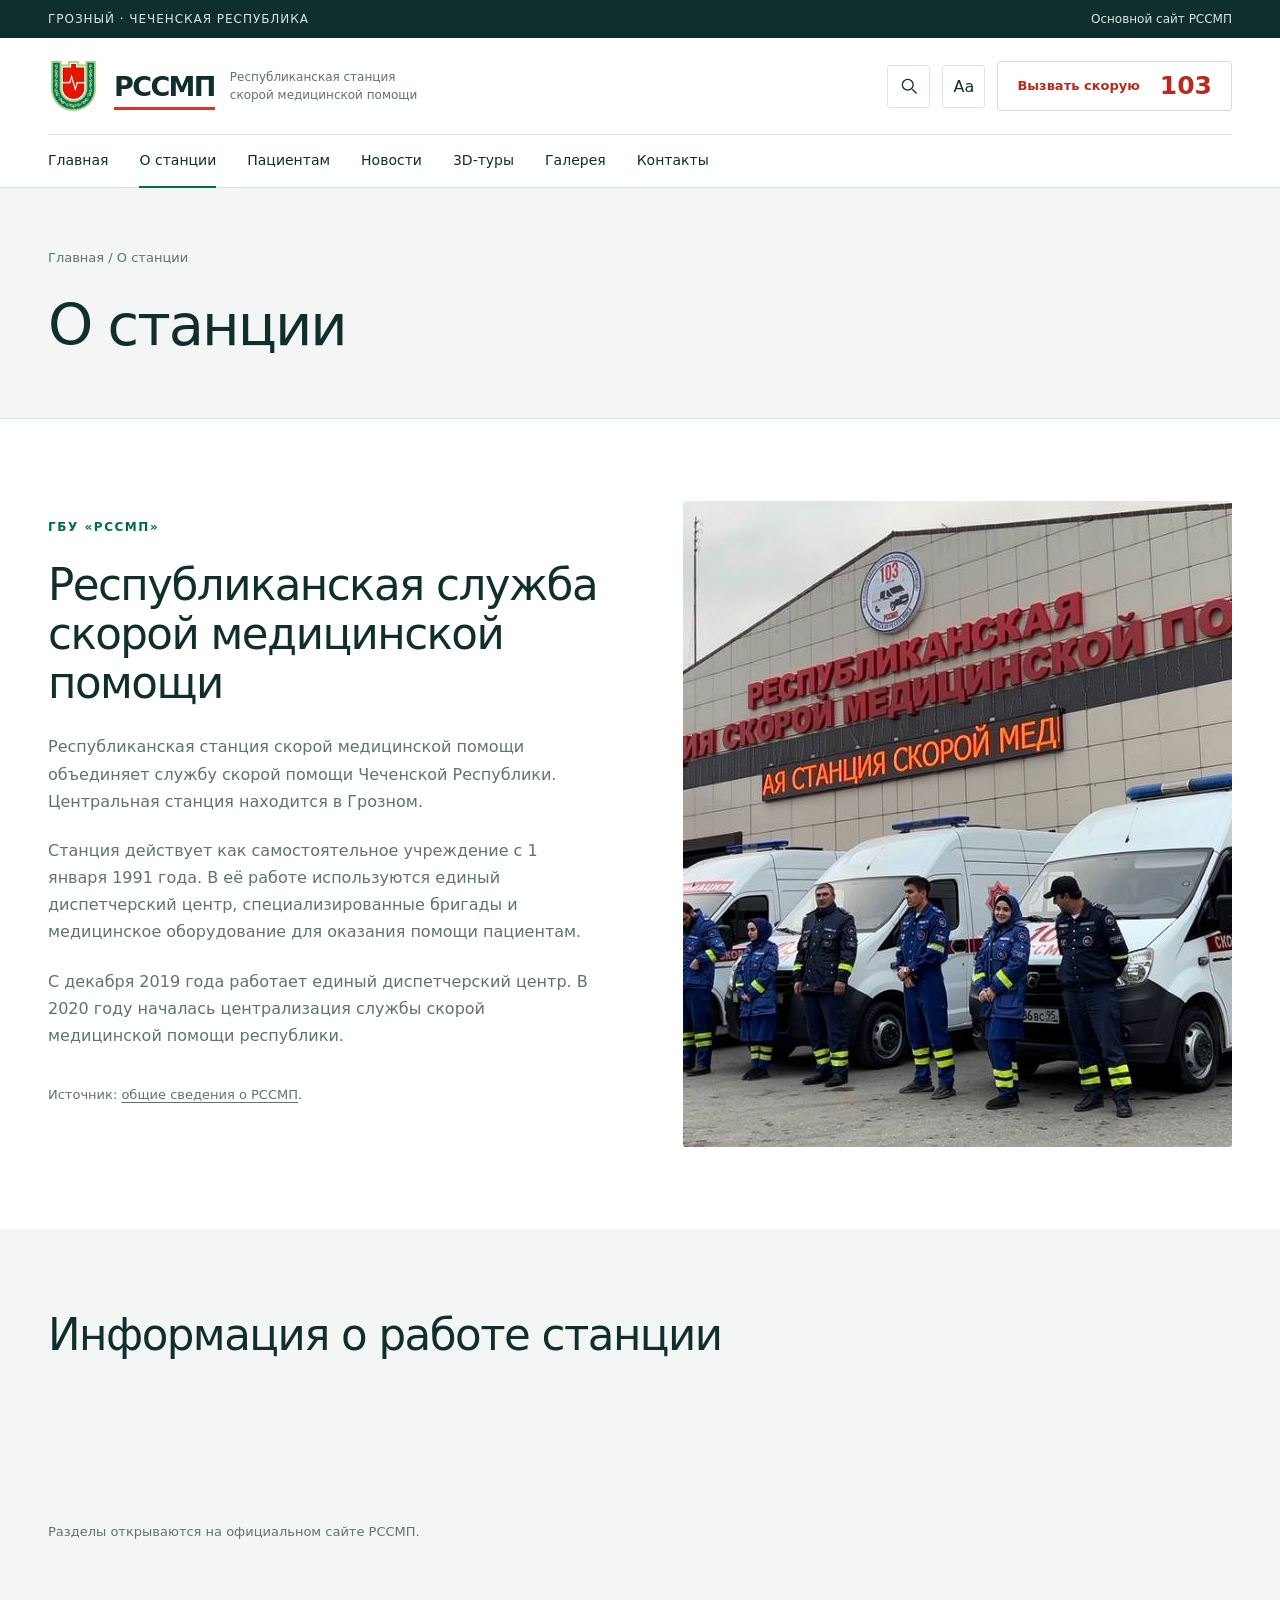
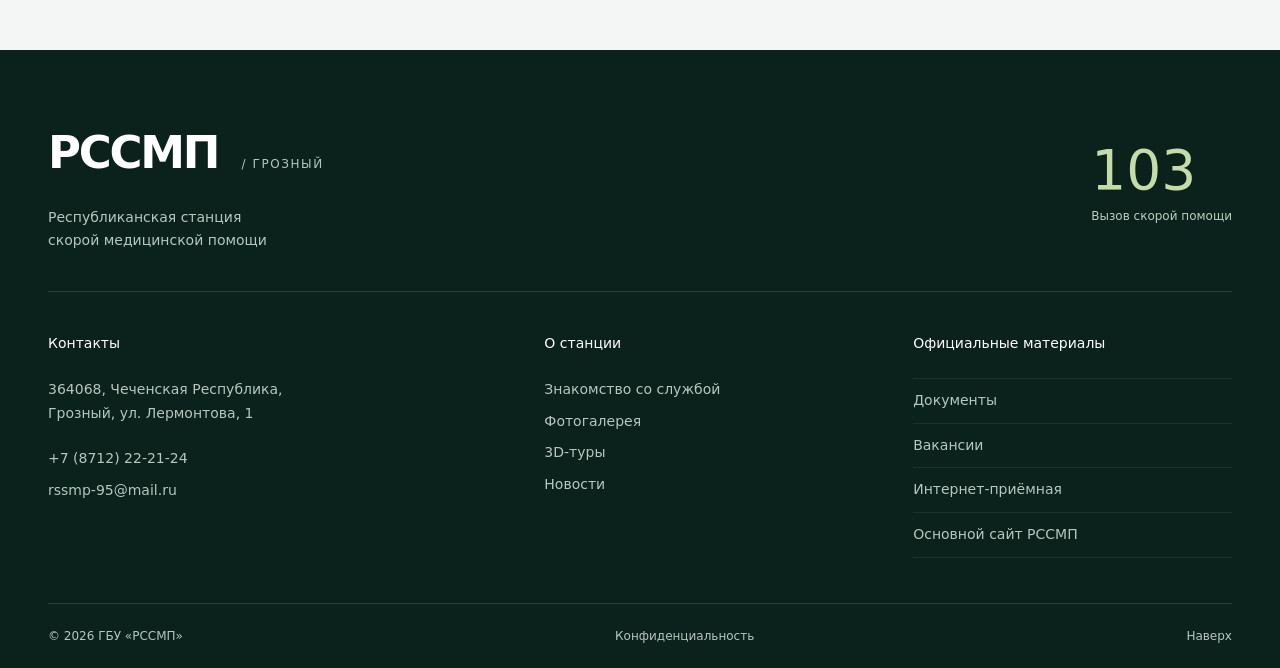
==== commit 09049ba1: "Страница 3D-тура: акцент на туре, экскурсия, плавная камера (v9.4) - Тур занимает первый экран: заго" ====
--- a/about/index.html
+++ b/about/index.html
@@ -1,5 +1,5 @@
 <!doctype html>
-<html lang="ru" data-search-index="/search-index.json?v=84fdfd2eaf">
+<html lang="ru" data-search-index="/search-index.json?v=59345b5c7c">
 <head>
   <meta charset="utf-8">
   <meta http-equiv="Content-Security-Policy" content="default-src 'self'; script-src 'self'; style-src 'self'; img-src 'self' data:; font-src 'self'; connect-src 'self'; media-src 'self'; object-src 'none'; base-uri 'self'; form-action 'self'">
@@ -11,7 +11,7 @@
   <meta name="description" content="О Республиканской станции скорой медицинской помощи: история, единый диспетчерский центр и официальные документы.">
 
   <link rel="icon" href="/assets/logo.png?v=2aa3588000" type="image/png">
-  <link rel="stylesheet" href="/style.css?v=402aa7401f">
+  <link rel="stylesheet" href="/style.css?v=724523f192">
   <script defer src="/app.js?v=1ee4ed3d6c"></script>
 </head>
 <body>
--- a/style.css
+++ b/style.css
@@ -1405,536 +1405,6 @@
   }
 }
 
-/* Immersive 360 / WebXR tour */
-.tour-page {
-  background: #06130f;
-  color: #fff;
-  overflow: hidden;
-}
-.tour-intro {
-  padding: 70px 0 42px;
-  background:
-    radial-gradient(circle at 70% 5%, #185c4438, transparent 38%), #06130f;
-}
-.tour-intro .wrap {
-  display: flex;
-  align-items: flex-end;
-  justify-content: space-between;
-  gap: 45px;
-}
-.tour-intro .eyebrow {
-  color: #a9d18a;
-}
-.tour-intro h1 {
-  font-size: clamp(48px, 7vw, 100px);
-  line-height: 0.9;
-  letter-spacing: -0.07em;
-}
-.tour-intro h1 em {
-  font-style: normal;
-  color: #b7d891;
-}
-.tour-intro-copy > p:last-child {
-  max-width: 610px;
-  color: #b6c8bf;
-  margin: 30px 0 0;
-  font-size: 17px;
-}
-.tour-intro-meta {
-  display: flex;
-  gap: 9px;
-  flex-wrap: wrap;
-  justify-content: flex-end;
-}
-.tour-intro-meta span {
-  border: 1px solid #ffffff24;
-  border-radius: 40px;
-  padding: 8px 14px;
-  color: #b8c9c0;
-  font-size: 12px;
-  letter-spacing: 0.08em;
-}
-.tour-experience {
-  padding: 0 0 70px;
-  background: #06130f;
-}
-.tour-layout {
-  display: grid;
-  grid-template-columns: minmax(0, 1fr) 330px;
-  gap: 22px;
-  align-items: stretch;
-}
-.tour-viewport {
-  position: relative;
-  min-height: min(740px, 75vh);
-  background: #07110e;
-  overflow: hidden;
-  border: 1px solid #ffffff1d;
-  border-radius: 7px;
-  isolation: isolate;
-  outline-offset: 6px;
-}
-.tour-viewport canvas {
-  position: absolute;
-  inset: 0;
-  width: 100%;
-  height: 100%;
-  cursor: grab;
-  touch-action: none;
-}
-.tour-viewport.is-dragging canvas {
-  cursor: grabbing;
-}
-.tour-viewport:after {
-  content: "";
-  position: absolute;
-  inset: 0;
-  pointer-events: none;
-  background: linear-gradient(
-    180deg,
-    #00160c66 0,
-    transparent 26%,
-    transparent 65%,
-    #00110bcf 100%
-  );
-  z-index: 1;
-}
-.tour-hud-top {
-  position: absolute;
-  left: 28px;
-  right: 28px;
-  top: 26px;
-  z-index: 5;
-  display: flex;
-  justify-content: space-between;
-  gap: 20px;
-  pointer-events: none;
-}
-.tour-hud-top > div:first-child {
-  display: grid;
-  grid-template-columns: auto auto;
-  align-items: center;
-  gap: 0 9px;
-}
-.tour-hud-top b {
-  font-size: 15px;
-  font-weight: 600;
-}
-.tour-hud-top small {
-  grid-column: 2;
-  color: #c4d5cd;
-  font-size: 9px;
-  letter-spacing: 0.2em;
-}
-.tour-live-dot {
-  width: 8px;
-  height: 8px;
-  border-radius: 50%;
-  background: #a9d87f;
-  box-shadow:
-    0 0 0 6px #a9d87f1e,
-    0 0 25px #a9d87f;
-  grid-row: 1/3;
-}
-.tour-hud-actions {
-  display: flex;
-  gap: 8px;
-  pointer-events: auto;
-}
-.tour-hud-actions button {
-  height: 40px;
-  border: 1px solid #ffffff42;
-  background: #071a14b8;
-  color: #fff;
-  border-radius: 40px;
-  padding: 0 16px;
-  backdrop-filter: blur(14px);
-  font-size: 13px;
-}
-.tour-hud-actions button:last-child {
-  width: 40px;
-  padding: 0;
-  display: grid;
-  place-items: center;
-}
-.tour-controls {
-  position: absolute;
-  z-index: 5;
-  left: 22px;
-  top: 50%;
-  transform: translateY(-50%);
-  display: flex;
-  flex-direction: column;
-  align-items: flex-start;
-  gap: 8px;
-}
-.tour-controls button {
-  display: flex;
-  align-items: center;
-  gap: 11px;
-  width: auto;
-  max-width: 46px;
-  height: 46px;
-  overflow: hidden;
-  white-space: nowrap;
-  border: 1px solid #ffffff2b;
-  background: #06130fbd;
-  color: #fff;
-  border-radius: 25px;
-  padding: 0 13px;
-  backdrop-filter: blur(14px);
-  font-size: 12px;
-  transition:
-    max-width 0.25s,
-    background 0.25s;
-}
-.tour-controls button span {
-  width: 19px;
-  flex: none;
-  text-align: center;
-  font-size: 17px;
-}
-.tour-controls button:hover,
-.tour-controls button:focus-visible {
-  max-width: 240px;
-  background: #0d3a2b;
-}
-.tour-controls button[aria-pressed="true"] {
-  color: #d5f4ba;
-  border-color: #a7d18288;
-}
-.tour-scene-tabs {
-  position: absolute;
-  z-index: 6;
-  left: 50%;
-  bottom: 24px;
-  transform: translateX(-50%);
-  display: flex;
-  padding: 5px;
-  border: 1px solid #ffffff25;
-  border-radius: 45px;
-  background: #06130fd4;
-  backdrop-filter: blur(16px);
-}
-.tour-scene-tabs button {
-  display: flex;
-  align-items: center;
-  gap: 9px;
-  border: 0;
-  border-radius: 35px;
-  background: transparent;
-  color: #cad6d0;
-  padding: 10px 18px;
-  font-size: 13px;
-}
-.tour-scene-tabs button i {
-  font-style: normal;
-  color: #8aa198;
-  font-size: 10px;
-}
-.tour-scene-tabs button[aria-selected="true"] {
-  background: #f6fff1;
-  color: #082018;
-}
-.tour-scene-tabs button[aria-selected="true"] i {
-  color: #3b6857;
-}
-.tour-drag-hint {
-  position: absolute;
-  z-index: 5;
-  bottom: 82px;
-  left: 50%;
-  transform: translateX(-50%);
-  margin: 0;
-  padding: 3px 10px;
-  border-radius: 3px;
-  background: #06130fa8;
-  color: #d6dfda;
-  font-size: 11px;
-  letter-spacing: 0.03em;
-  white-space: nowrap;
-  pointer-events: none;
-}
-.tour-hotspots-layer {
-  position: absolute;
-  inset: 0;
-  z-index: 4;
-  pointer-events: none;
-}
-.tour-hotspot {
-  position: absolute;
-  left: 0;
-  top: 0;
-  display: flex;
-  align-items: center;
-  gap: 10px;
-  border: 0;
-  background: transparent;
-  color: #fff;
-  pointer-events: auto;
-  padding: 0;
-  filter: drop-shadow(0 4px 15px #0008);
-}
-.tour-hotspot > span {
-  display: grid;
-  place-items: center;
-  width: 38px;
-  height: 38px;
-  border: 1px solid #fff;
-  background: #0b3025dd;
-  border-radius: 50%;
-  font-size: 20px;
-  box-shadow: 0 0 0 8px #ffffff1c;
-  animation: hotspot-pulse 2s infinite;
-}
-.tour-hotspot > b {
-  background: #06130fdb;
-  border: 1px solid #ffffff25;
-  border-radius: 22px;
-  padding: 8px 13px;
-  font-size: 12px;
-  font-weight: 600;
-  backdrop-filter: blur(12px);
-  white-space: nowrap;
-}
-.tour-info-card {
-  position: absolute;
-  z-index: 8;
-  right: 24px;
-  top: 88px;
-  width: min(390px, calc(100% - 48px));
-  padding: 27px;
-  background: #f8fbf7;
-  color: #0b2b24;
-  border: 0;
-  border-radius: 7px;
-  box-shadow: 0 24px 70px #0007;
-  animation: copy-in 0.28s ease-out;
-}
-.tour-info-card > button {
-  position: absolute;
-  right: 13px;
-  top: 13px;
-  width: 34px;
-  height: 34px;
-  border: 0;
-  background: #e8efea;
-  border-radius: 50%;
-  font-size: 22px;
-}
-.tour-info-card small {
-  display: block;
-  color: #24705b;
-  text-transform: uppercase;
-  letter-spacing: 0.13em;
-  margin-bottom: 13px;
-}
-.tour-info-card h2 {
-  font-size: 30px;
-  margin: 0 30px 15px 0;
-}
-.tour-info-card p {
-  color: #586d66;
-  font-size: 14px;
-  line-height: 1.65;
-}
-.tour-info-card > div {
-  display: flex;
-  gap: 8px;
-}
-.tour-info-card > div button {
-  border: 1px solid #cbd8d0;
-  background: #fff;
-  color: #12382e;
-  padding: 10px 15px;
-  border-radius: 4px;
-  font-size: 13px;
-}
-.tour-info-card > div button:last-child:not([hidden]) {
-  background: #006b51;
-  border-color: #006b51;
-  color: #fff;
-}
-.tour-side-panel {
-  border: 1px solid #ffffff1a;
-  border-radius: 7px;
-  padding: 32px;
-  background: linear-gradient(155deg, #0d2b22, #071a14 65%);
-  display: flex;
-  flex-direction: column;
-}
-.tour-side-panel .eyebrow {
-  color: #a9d18a;
-  margin-bottom: 18px;
-}
-.tour-side-panel h2 {
-  font-size: 32px;
-  color: #fff;
-}
-.tour-side-panel > p:not(.eyebrow) {
-  color: #aebeb6;
-  font-size: 14px;
-}
-.tour-side-panel dl {
-  margin: 24px 0 0;
-}
-.tour-side-panel dl div {
-  display: grid;
-  grid-template-columns: 58px 1fr;
-  gap: 12px;
-  padding: 19px 0;
-  border-top: 1px solid #ffffff18;
-}
-.tour-side-panel dl div.tour-feature-text {
-  grid-template-columns: 1fr;
-  gap: 4px;
-}
-.tour-feature-text dt {
-  font-size: 18px;
-  line-height: 1.3;
-}
-.tour-side-panel dt {
-  font-size: 22px;
-  color: #c4e4a7;
-}
-.tour-side-panel dd {
-  margin: 0;
-  color: #b4c3bb;
-  font-size: 13px;
-  align-self: center;
-}
-.tour-device-note {
-  margin-top: auto;
-  padding: 19px;
-  background: #ffffff09;
-  border: 1px solid #ffffff13;
-  border-radius: 5px;
-}
-.tour-device-note b {
-  font-size: 13px;
-}
-.tour-device-note p {
-  font-size: 12px;
-  line-height: 1.6;
-  color: #9fb2a9;
-  margin: 8px 0 0;
-}
-.tour-loading {
-  display: none;
-  position: absolute;
-  inset: 0;
-  z-index: 10;
-  place-items: center;
-  align-content: center;
-  gap: 15px;
-  background: #06130f;
-}
-.is-loading .tour-loading {
-  display: grid;
-}
-.tour-loading span {
-  width: 34px;
-  height: 34px;
-  border: 2px solid #ffffff28;
-  border-top-color: #b7d891;
-  border-radius: 50%;
-  animation: tour-spin 0.8s linear infinite;
-}
-.tour-loading b {
-  font-size: 12px;
-  letter-spacing: 0.13em;
-  text-transform: uppercase;
-}
-.tour-fallback {
-  position: absolute;
-  inset: 0;
-  z-index: 20;
-  background: #0a211a;
-  display: grid;
-  place-items: center;
-  align-content: center;
-  gap: 8px;
-  text-align: center;
-  padding: 30px;
-}
-.tour-fallback span {
-  color: #aebeb6;
-  font-size: 14px;
-}
-.tour-fallback[hidden] {
-  display: none;
-}
-.tour-vr-status {
-  position: absolute;
-  z-index: 9;
-  left: 50%;
-  top: 80px;
-  transform: translateX(-50%);
-  background: #3f1918;
-  color: #fff;
-  padding: 7px 12px;
-  border-radius: 4px;
-  font-size: 12px;
-}
-.tour-vr-status:empty {
-  display: none;
-}
-.tour-disclaimer {
-  padding: 26px 0 70px;
-  background: #06130f;
-}
-.tour-disclaimer p {
-  padding: 22px 25px;
-  margin: 0;
-  border-left: 2px solid #acd18b;
-  background: #ffffff08;
-  color: #aebeb6;
-  font-size: 13px;
-}
-.tour-disclaimer b {
-  color: #fff;
-}
-.tour-viewport:fullscreen {
-  border: 0;
-  border-radius: 0;
-  min-height: 100vh;
-}
-@keyframes hotspot-pulse {
-  0%,
-  100% {
-    box-shadow: 0 0 0 6px #ffffff18;
-  }
-  50% {
-    box-shadow: 0 0 0 13px #ffffff05;
-  }
-}
-@keyframes tour-spin {
-  to {
-    transform: rotate(360deg);
-  }
-}
-@media (max-width: 1100px) {
-  .tour-layout {
-    grid-template-columns: 1fr;
-  }
-  .tour-side-panel {
-    display: grid;
-    grid-template-columns: 1fr 1fr;
-    gap: 10px 40px;
-  }
-  .tour-side-panel dl {
-    grid-column: 2;
-    grid-row: 1/4;
-    margin: 0;
-  }
-  .tour-device-note {
-    grid-column: 1;
-  }
-  .tour-viewport {
-    min-height: 650px;
-  }
-}
-
 /* Refined footer links: text-led, without decorative arrow glyphs. */
 .footer-external a {
   position: relative;
@@ -1968,206 +1438,6 @@
   letter-spacing: 0.08em;
   text-transform: uppercase;
 }
-.tour-vehicle-selector {
-  grid-column: 1/-1;
-  display: grid;
-  grid-template-columns: repeat(2, minmax(0, 1fr));
-  gap: 12px;
-  margin-bottom: 2px;
-}
-.tour-vehicle-selector button {
-  position: relative;
-  display: grid;
-  grid-template-columns: 1fr auto;
-  gap: 3px 20px;
-  text-align: left;
-  padding: 20px 24px;
-  border: 1px solid #ffffff1c;
-  border-radius: 7px;
-  background: #0a211a;
-  color: #aebeb6;
-  transition:
-    background 0.25s,
-    border-color 0.25s,
-    transform 0.25s;
-}
-.tour-vehicle-selector button small {
-  grid-column: 1;
-  font-size: 10px;
-  letter-spacing: 0.12em;
-  text-transform: uppercase;
-  color: #8fa39a;
-}
-.tour-vehicle-selector button strong {
-  grid-column: 1;
-  font-size: 27px;
-  line-height: 1.1;
-  color: #fff;
-  font-weight: 500;
-  letter-spacing: -0.03em;
-}
-.tour-vehicle-selector button span {
-  grid-column: 2;
-  grid-row: 1/3;
-  align-self: center;
-  font-size: 12px;
-  color: #9fb2a9;
-}
-.tour-vehicle-selector button:hover {
-  transform: translateY(-2px);
-  border-color: #a9d18a55;
-}
-.tour-vehicle-selector button[aria-selected="true"] {
-  background: linear-gradient(135deg, #174636, #0b2c22);
-  border-color: #a9d18a88;
-  box-shadow: inset 3px 0 #b7d891;
-}
-.tour-vehicle-selector button[aria-selected="true"] small,
-.tour-vehicle-selector button[aria-selected="true"] span {
-  color: #c9d9d0;
-}
-@media (max-width: 800px) {
-  .tour-vehicle-selector {
-    gap: 8px;
-  }
-  .tour-vehicle-selector button {
-    display: block;
-    padding: 16px;
-  }
-  .tour-vehicle-selector button strong {
-    display: block;
-    font-size: 22px;
-    margin: 4px 0;
-  }
-  .tour-vehicle-selector button span {
-    display: block;
-    font-size: 11px;
-  }
-}
-@media (max-width: 430px) {
-  .tour-vehicle-selector {
-    grid-template-columns: 1fr;
-  }
-  .tour-vehicle-selector button span {
-    display: none;
-  }
-}
-@media (max-width: 800px) {
-  .tour-intro {
-    padding: 45px 0 30px;
-  }
-  .tour-intro .wrap {
-    align-items: flex-start;
-    flex-direction: column;
-  }
-  .tour-intro h1 {
-    font-size: 57px;
-  }
-  .tour-intro-copy > p:last-child {
-    font-size: 15px;
-    margin-top: 20px;
-  }
-  .tour-intro-meta {
-    justify-content: flex-start;
-  }
-  .tour-experience {
-    padding-bottom: 35px;
-  }
-  .tour-viewport {
-    min-height: 68vh;
-    border-radius: 0;
-    margin-left: -18px;
-    margin-right: -18px;
-  }
-  .tour-hud-top {
-    left: 18px;
-    right: 18px;
-    top: 18px;
-  }
-  .tour-controls {
-    left: 12px;
-  }
-  .tour-controls button {
-    max-width: 42px;
-    height: 42px;
-    padding: 0 11px;
-  }
-  .tour-controls button:hover,
-  .tour-controls button:focus-visible {
-    max-width: 42px;
-  }
-  .tour-controls button span {
-    width: 18px;
-  }
-  .tour-scene-tabs {
-    bottom: 16px;
-  }
-  .tour-scene-tabs button {
-    padding: 9px 13px;
-  }
-  .tour-drag-hint {
-    display: none;
-  }
-  .tour-info-card {
-    right: 14px;
-    top: auto;
-    bottom: 85px;
-    width: calc(100% - 28px);
-    padding: 22px;
-  }
-  .tour-info-card h2 {
-    font-size: 25px;
-  }
-  .tour-side-panel {
-    display: block;
-    padding: 26px;
-  }
-  .tour-side-panel dl {
-    margin-top: 24px;
-  }
-  .tour-device-note {
-    margin-top: 20px;
-  }
-  .tour-disclaimer {
-    padding-bottom: 45px;
-  }
-  .tour-disclaimer p {
-    font-size: 12px;
-  }
-}
-@media (max-width: 430px) {
-  .tour-intro h1 {
-    font-size: 48px;
-  }
-  .tour-intro-meta span {
-    font-size: 10px;
-  }
-  .tour-hud-top small {
-    display: none;
-  }
-  .tour-hud-top > div:first-child {
-    display: flex;
-  }
-  .tour-hud-actions button:first-child {
-    padding: 0 11px;
-    font-size: 11px;
-  }
-  .tour-hotspot > b {
-    display: none;
-  }
-  .tour-scene-tabs {
-    width: calc(100% - 30px);
-  }
-  .tour-scene-tabs button {
-    flex: 1;
-    justify-content: center;
-    font-size: 12px;
-  }
-  .tour-controls {
-    top: 47%;
-  }
-}
-
 /* Privacy and error pages */
 .privacy-copy h2 {
   font-size: 30px;
@@ -2297,45 +1567,761 @@
 .text-link:hover {
   gap: 22px;
 }
+@media (max-width: 800px) {
+  .section {
+    padding: 64px 0;
+  }
+  .hero {
+    min-height: auto;
+  }
+  .hero-copy {
+    padding-top: 44px;
+    padding-bottom: 34px;
+  }
+  .hero-bottom {
+    margin-top: 34px;
+  }
+}
+/* v9: contacts, breadcrumbs, copy fallback */
+a[href^="tel:"] {
+  white-space: nowrap;
+}
+.info-box > a.map-link {
+  display: inline-block;
+  font-size: 16px;
+  padding: 6px 0;
+}
+.breadcrumbs a {
+  display: inline-block;
+  padding: 4px 0;
+}
+.copy-buffer {
+  position: fixed;
+  top: 0;
+  left: -9999px;
+  opacity: 0;
+}
+
+/* 3D tour (/tours/): 360° viewer, points, guided tour. Solid surfaces and thin
+   rules; the only gradient is the legibility scrim over the panorama. */
+.tour-page {
+  --tour-bg: #06130f;
+  --tour-surface: #0b1f19;
+  --tour-line: #ffffff1a;
+  --tour-line-strong: #ffffff33;
+  --tour-text: #f4f8f5;
+  --tour-muted: #a9bab2;
+  --tour-accent: #b7d891;
+  --tour-overlay: #06130fdb;
+  --tour-light: #f4f8f5;
+  --tour-light-ink: #082018;
+  background: var(--tour-bg);
+  color: var(--tour-text);
+  overflow: hidden;
+}
+
+/* Introduction: one compact line, so that the tour itself fills the first screen */
 .tour-intro {
-  background: #06130f;
+  padding: 24px 0 18px;
+}
+.tour-intro-row,
+.tour-stage {
+  width: max(min(1320px, calc(100% - 96px)), min(1760px, calc(100% - 160px)));
+  margin: 0 auto;
+}
+.tour-intro-row {
+  display: flex;
+  flex-wrap: wrap;
+  align-items: flex-end;
+  justify-content: space-between;
+  gap: 14px 32px;
+}
+.tour-intro h1 {
+  font-size: clamp(30px, 2.8vw, 46px);
+  line-height: 1.05;
+  letter-spacing: -0.04em;
+}
+.tour-intro h1 em {
+  font-style: normal;
+  color: var(--tour-accent);
+}
+.tour-facts {
+  display: flex;
+  margin: 0 0 4px;
+  padding: 0;
+  list-style: none;
+}
+.tour-facts li {
+  display: flex;
+  align-items: baseline;
+  gap: 8px;
+  padding: 0 20px;
+  border-left: 1px solid var(--tour-line);
+}
+.tour-facts li:first-child {
+  padding-left: 0;
+  border-left: 0;
+}
+.tour-facts b {
+  font-size: 24px;
+  font-weight: 500;
+  line-height: 1;
+  letter-spacing: -0.03em;
+  font-variant-numeric: tabular-nums;
+}
+.tour-facts span {
+  color: var(--tour-muted);
+  font-size: 10px;
+  letter-spacing: 0.12em;
+  text-transform: uppercase;
+  white-space: nowrap;
+}
+
+/* Stage: vehicle choice, viewer and the list of points */
+.tour-vehicle-selector {
+  display: grid;
+  grid-template-columns: repeat(2, minmax(0, 1fr));
+  gap: 10px;
+  margin-bottom: 12px;
 }
 .tour-vehicle-selector button {
+  display: grid;
+  grid-template-columns: 1fr auto;
+  gap: 2px 20px;
+  padding: 16px 20px;
+  border: 1px solid var(--tour-line);
   border-radius: 3px;
+  background: var(--tour-surface);
+  color: var(--tour-muted);
+  text-align: left;
   transition:
     background 0.2s,
     border-color 0.2s;
 }
+.tour-vehicle-selector button small {
+  grid-column: 1;
+  color: #8fa39a;
+  font-size: 10px;
+  letter-spacing: 0.12em;
+  text-transform: uppercase;
+}
+.tour-vehicle-selector button strong {
+  grid-column: 1;
+  color: #fff;
+  font-size: 26px;
+  font-weight: 500;
+  line-height: 1.1;
+  letter-spacing: -0.03em;
+}
+.tour-vehicle-selector button span {
+  grid-column: 2;
+  grid-row: 1 / 3;
+  align-self: center;
+  font-size: 12px;
+}
 .tour-vehicle-selector button:hover {
-  transform: none;
   border-color: #a9d18a66;
 }
 .tour-vehicle-selector button[aria-selected="true"] {
   background: #10362a;
-  box-shadow: inset 3px 0 #b7d891;
-}
-.tour-side-panel {
+  border-color: #a9d18a88;
+  box-shadow: inset 3px 0 var(--tour-accent);
+  color: #c9d9d0;
+}
+
+/* Viewer */
+/* Height: the window minus everything above the tour (tour-viewer.js measures
+   --tour-offset), so the whole tour is visible without scrolling. */
+.tour-viewport {
+  position: relative;
+  height: clamp(360px, calc(100vh - var(--tour-offset, 330px)), 1000px);
+  height: clamp(360px, calc(100svh - var(--tour-offset, 330px)), 1000px);
+  overflow: hidden;
+  isolation: isolate;
+  border-radius: 4px;
+  background: #040d0a;
+  outline-offset: 4px;
+  -webkit-user-select: none;
+  user-select: none;
+}
+.tour-viewport canvas {
+  position: absolute;
+  inset: 0;
+  width: 100%;
+  height: 100%;
+  cursor: grab;
+  touch-action: none;
+  transition: filter 0.35s;
+}
+.tour-viewport.is-dragging canvas {
+  cursor: grabbing;
+}
+.tour-viewport::after {
+  content: "";
+  position: absolute;
+  inset: 0;
+  z-index: 1;
+  pointer-events: none;
+  background: linear-gradient(
+    180deg,
+    #040d0a8c 0,
+    transparent 20%,
+    transparent 72%,
+    #040d0ab3 100%
+  );
+}
+.tour-veil {
+  position: absolute;
+  inset: 0;
+  z-index: 3;
+  background: #040d0a;
+  opacity: 0;
+  pointer-events: none;
+  transition: opacity 0.55s ease;
+}
+.tour-viewport.is-loading .tour-veil,
+.tour-viewport.is-switching .tour-veil {
+  opacity: 1;
+  transition-duration: 0.26s;
+}
+.tour-loading {
+  position: absolute;
+  left: 50%;
+  top: 50%;
+  z-index: 7;
+  display: grid;
+  justify-items: center;
+  gap: 14px;
+  transform: translate(-50%, -50%);
+  opacity: 0;
+  visibility: hidden;
+  pointer-events: none;
+  transition:
+    opacity 0.3s,
+    visibility 0s 0.3s;
+}
+.tour-viewport.is-loading .tour-loading {
+  opacity: 1;
+  visibility: visible;
+  transition-delay: 0.15s, 0s;
+}
+.tour-loading span {
+  width: 28px;
+  height: 28px;
+  border: 1.5px solid #ffffff2e;
+  border-top-color: var(--tour-accent);
+  border-radius: 50%;
+  animation: tour-spin 0.9s linear infinite;
+}
+.tour-loading b {
+  color: var(--tour-muted);
+  font-size: 11px;
+  font-weight: 600;
+  letter-spacing: 0.16em;
+  text-transform: uppercase;
+  white-space: nowrap;
+}
+.tour-sharpen {
+  position: absolute;
+  z-index: 6;
+  left: 24px;
+  top: 76px;
+  margin: 0;
+  padding: 4px 10px;
   border-radius: 3px;
-  background: #0b241c;
-}
-.tour-info-card,
-.tour-device-note,
-.tour-disclaimer p {
+  background: var(--tour-overlay);
+  color: var(--tour-muted);
+  font-size: 11px;
+  letter-spacing: 0.04em;
+  white-space: nowrap;
+  opacity: 0;
+  pointer-events: none;
+  transition: opacity 0.3s;
+}
+.tour-viewport.is-sharpening .tour-sharpen {
+  opacity: 1;
+}
+.tour-fallback {
+  position: absolute;
+  inset: 0;
+  z-index: 20;
+  display: grid;
+  place-items: center;
+  align-content: center;
+  gap: 8px;
+  padding: 30px;
+  background: #0a211a;
+  text-align: center;
+}
+.tour-fallback span {
+  color: var(--tour-muted);
+  font-size: 14px;
+}
+.tour-fallback button {
+  margin-top: 10px;
+  padding: 10px 18px;
+  border: 1px solid #ffffff42;
   border-radius: 3px;
+  background: #10362a;
+  color: #fff;
+  font-size: 13px;
+}
+
+/* Controls over the panorama */
+.tour-hud-top {
+  position: absolute;
+  z-index: 6;
+  top: 22px;
+  left: 24px;
+  right: 24px;
+  display: flex;
+  align-items: flex-start;
+  justify-content: space-between;
+  gap: 16px;
+  pointer-events: none;
+}
+.tour-hud-title {
+  display: grid;
+  gap: 5px;
+  min-width: 0;
+  text-shadow: 0 1px 3px #0009;
+}
+.tour-hud-title span {
+  color: var(--tour-accent);
+  font-size: 11px;
+  font-weight: 600;
+  letter-spacing: 0.16em;
+  font-variant-numeric: tabular-nums;
+}
+.tour-hud-title b {
+  overflow: hidden;
+  font-size: 16px;
+  font-weight: 600;
+  line-height: 1.3;
+  text-overflow: ellipsis;
+  white-space: nowrap;
+}
+.tour-hud-actions {
+  display: flex;
+  flex: none;
+  gap: 8px;
+  pointer-events: auto;
+}
+.tour-hud-actions button,
+.tour-controls button,
+.tour-zoom button {
+  display: inline-flex;
+  align-items: center;
+  justify-content: center;
+  gap: 10px;
+  height: 42px;
+  min-width: 42px;
+  padding: 0 14px;
+  border: 1px solid var(--tour-line-strong);
+  border-radius: 3px;
+  background: var(--tour-overlay);
+  color: #fff;
+  font-size: 13px;
+  line-height: 1;
+  transition:
+    background 0.2s,
+    border-color 0.2s,
+    color 0.2s,
+    max-width 0.25s ease;
+}
+.tour-hud-actions button:hover,
+.tour-controls button:hover,
+.tour-zoom button:hover {
+  border-color: #ffffff66;
+  background: #10362a;
+}
+.tour-hud-actions [data-share],
+.tour-hud-actions [data-fullscreen],
+.tour-zoom button {
+  width: 42px;
+  padding: 0;
+}
+.tour-controls {
+  position: absolute;
+  z-index: 6;
+  left: 24px;
+  top: 50%;
+  display: grid;
+  justify-items: start;
+  gap: 8px;
+  transform: translateY(-50%);
+}
+.tour-controls button {
+  justify-content: flex-start;
+  max-width: 42px;
+  padding: 0 10px;
+  overflow: hidden;
+  white-space: nowrap;
+}
+.tour-controls svg {
+  flex: none;
+}
+.tour-controls button:hover,
+.tour-controls button:focus-visible {
+  max-width: 260px;
+  padding-right: 14px;
+}
+.tour-controls button[aria-pressed="true"] {
+  border-color: var(--tour-light);
+  background: var(--tour-light);
+  color: var(--tour-light-ink);
+}
+.tour-zoom {
+  position: absolute;
+  z-index: 6;
+  right: 24px;
+  bottom: 24px;
+  display: grid;
+}
+.tour-zoom button:first-child {
+  border-bottom-left-radius: 0;
+  border-bottom-right-radius: 0;
+}
+.tour-zoom button:last-child {
+  border-top: 0;
+  border-top-left-radius: 0;
+  border-top-right-radius: 0;
+}
+.tour-scene-tabs {
+  position: absolute;
+  z-index: 6;
+  left: 50%;
+  bottom: 24px;
+  display: flex;
+  gap: 6px;
+  padding: 6px;
+  border: 1px solid var(--tour-line-strong);
+  border-radius: 4px;
+  background: var(--tour-overlay);
+  transform: translateX(-50%);
+}
+.tour-scene-tabs button {
+  display: flex;
+  align-items: center;
+  gap: 12px;
+  padding: 6px 18px 6px 6px;
+  border: 0;
+  border-radius: 3px;
+  background: transparent;
+  color: #cad6d0;
+  font-size: 14px;
+  text-align: left;
+  transition:
+    background 0.2s,
+    color 0.2s;
+}
+.tour-scene-tabs button:hover {
+  background: #ffffff12;
+}
+.tour-scene-tabs button[aria-selected="true"] {
+  background: var(--tour-light);
+  color: var(--tour-light-ink);
+}
+.tour-thumb {
+  flex: none;
+  width: 72px;
+  height: 44px;
+  overflow: hidden;
+  border-radius: 2px;
+  background: #0b1f19;
+}
+.tour-thumb img {
+  width: 100%;
+  height: 100%;
+  object-fit: cover;
+  opacity: 0.7;
+  transform: scale(2.2);
+  transition: opacity 0.2s;
+}
+.tour-scene-tabs button[aria-selected="true"] .tour-thumb img,
+.tour-scene-tabs button:hover .tour-thumb img {
+  opacity: 1;
+}
+.tour-scene-tabs button > span:last-child {
+  display: grid;
+  gap: 3px;
+  line-height: 1.2;
+}
+.tour-scene-tabs i {
+  color: #8fa39a;
+  font-size: 10px;
+  font-style: normal;
+  font-weight: 600;
+  letter-spacing: 0.14em;
+}
+.tour-scene-tabs button[aria-selected="true"] i {
+  color: #3b6857;
+}
+.tour-drag-hint {
+  position: absolute;
+  z-index: 5;
+  left: 50%;
+  bottom: 106px;
+  margin: 0;
+  padding: 6px 12px;
+  border-radius: 3px;
+  background: var(--tour-overlay);
+  color: #d6dfda;
+  font-size: 12px;
+  white-space: nowrap;
+  pointer-events: none;
+  transform: translateX(-50%);
+  transition: opacity 0.4s;
+}
+.tour-viewport.has-interacted .tour-drag-hint,
+.tour-viewport.is-guided .tour-drag-hint,
+.tour-viewport.is-loading .tour-drag-hint {
+  opacity: 0;
+}
+.tour-vr-status {
+  position: absolute;
+  z-index: 9;
+  left: 50%;
+  top: 78px;
+  max-width: calc(100% - 32px);
+  margin: 0;
+  padding: 8px 14px;
+  border-radius: 3px;
+  background: var(--tour-light);
+  color: var(--tour-light-ink);
+  font-size: 13px;
+  overflow-wrap: anywhere;
+  text-align: center;
+  box-shadow: 0 8px 24px #0006;
+  transform: translateX(-50%);
+}
+.tour-vr-status:empty {
+  display: none;
+}
+
+/* Points on the panorama: numbered marks; doors carry a visible action */
+.tour-hotspots-layer {
+  position: absolute;
+  inset: 0;
+  z-index: 4;
+  pointer-events: none;
+  transition: opacity 0.25s;
+}
+.tour-viewport.is-switching .tour-hotspots-layer {
+  opacity: 0;
+}
+.tour-hotspot {
+  position: absolute;
+  left: 0;
+  top: 0;
+  width: 34px;
+  height: 34px;
+  padding: 0;
+  border: 0;
+  border-radius: 50%;
+  background: none;
+  color: #fff;
+  pointer-events: auto;
 }
 .tour-hotspot > span {
-  animation: none;
-  box-shadow: 0 0 0 6px #ffffff18;
-}
+  display: grid;
+  place-items: center;
+  width: 100%;
+  height: 100%;
+  border: 1.5px solid #fff;
+  border-radius: 50%;
+  background: #0b3025e6;
+  box-shadow:
+    0 0 0 5px #ffffff26,
+    0 2px 10px #0006;
+  font-size: 13px;
+  font-weight: 600;
+  font-variant-numeric: tabular-nums;
+  transition:
+    background 0.2s,
+    color 0.2s;
+  animation: tour-hotspot-in 0.45s ease-out both;
+  animation-delay: calc(var(--order, 0) * 60ms + 0.1s);
+}
+.tour-hotspot > b,
+.tour-hotspot > small {
+  position: absolute;
+  left: calc(100% + 10px);
+  top: 50%;
+  padding: 7px 11px;
+  border: 1px solid var(--tour-line-strong);
+  border-radius: 3px;
+  background: var(--tour-overlay);
+  font-size: 12px;
+  font-weight: 600;
+  line-height: 1.2;
+  white-space: nowrap;
+  pointer-events: none;
+  transform: translateY(-50%);
+}
+.tour-hotspot > b {
+  opacity: 0;
+  visibility: hidden;
+  transition:
+    opacity 0.2s,
+    visibility 0s 0.2s;
+}
+.tour-hotspot:focus-visible > b {
+  opacity: 1;
+  visibility: visible;
+  transition-delay: 0s;
+}
+@media (hover: hover) {
+  .tour-hotspot:hover > b {
+    opacity: 1;
+    visibility: visible;
+    transition-delay: 0s;
+  }
+  .tour-hotspot:hover > span {
+    background: var(--tour-light);
+    color: var(--tour-light-ink);
+  }
+}
+.tour-hotspot:focus-visible > span,
+.tour-hotspot.is-active > span,
+.tour-hotspot.is-transition > span {
+  background: var(--tour-light);
+  color: var(--tour-light-ink);
+}
+.tour-hotspot.is-transition > b {
+  display: none;
+}
+.tour-hotspot.is-transition > small {
+  border-color: var(--tour-light);
+  background: var(--tour-light);
+  color: var(--tour-light-ink);
+}
+
+/* Description card */
+.tour-info-card {
+  position: absolute;
+  z-index: 8;
+  right: 24px;
+  top: 84px;
+  width: min(380px, calc(100% - 48px));
+  max-height: calc(100% - 200px);
+  overflow: auto;
+  padding: 20px 24px 22px;
+  border-radius: 4px;
+  background: #f7faf8;
+  color: #0b2b24;
+  box-shadow: 0 18px 50px #0000004d;
+  animation: tour-card-in 0.3s ease-out;
+}
+.tour-card-head {
+  display: flex;
+  align-items: center;
+  justify-content: space-between;
+  gap: 12px;
+  margin-bottom: 10px;
+}
+.tour-card-head small {
+  color: #24705b;
+  font-size: 11px;
+  font-weight: 600;
+  letter-spacing: 0.14em;
+  text-transform: uppercase;
+  font-variant-numeric: tabular-nums;
+}
+.tour-card-head button {
+  display: grid;
+  place-items: center;
+  width: 36px;
+  height: 36px;
+  margin: -8px -10px -8px 0;
+  border: 0;
+  border-radius: 3px;
+  background: transparent;
+  color: #36574d;
+}
+.tour-card-head button:hover {
+  background: #e8efea;
+}
+.tour-info-card h2 {
+  margin: 0 0 12px;
+  font-size: 26px;
+  line-height: 1.15;
+  letter-spacing: -0.03em;
+}
+.tour-info-card p {
+  margin: 0 0 18px;
+  color: #4d635b;
+  font-size: 14px;
+  line-height: 1.65;
+}
+.tour-card-actions {
+  display: flex;
+  flex-wrap: wrap;
+  align-items: center;
+  gap: 8px;
+}
+.tour-card-actions button {
+  min-height: 38px;
+  padding: 8px 14px;
+  border: 1px solid #cbd8d0;
+  border-radius: 3px;
+  background: #fff;
+  color: #12382e;
+  font-size: 13px;
+}
+.tour-card-actions button:hover {
+  border-color: #8fb3a3;
+}
+.tour-card-actions [data-card-action] {
+  border-color: var(--green);
+  background: var(--green);
+  color: #fff;
+}
+.tour-card-nav {
+  display: flex;
+  gap: 4px;
+  margin-left: auto;
+}
+.tour-card-nav button {
+  display: grid;
+  place-items: center;
+  width: 38px;
+  padding: 0;
+}
+.tour-guide-timer {
+  display: none;
+  position: absolute;
+  left: 0;
+  right: 0;
+  bottom: 0;
+  height: 3px;
+  overflow: hidden;
+  background: #dfe8e3;
+}
+.tour-viewport.is-guided .tour-guide-timer {
+  display: block;
+}
+.tour-guide-timer i {
+  display: block;
+  height: 100%;
+  background: var(--green);
+  transform: scaleX(0);
+  transform-origin: left;
+}
+.tour-guide-timer.is-running i {
+  animation: tour-dwell var(--dwell, 6s) linear forwards;
+}
+
+/* Presence effect: red and blue light accents while it is on */
 .tour-presence {
   position: absolute;
   inset: 0;
   z-index: 2;
+  overflow: hidden;
+  opacity: 0;
   pointer-events: none;
-  opacity: 0;
+  mix-blend-mode: screen;
   transition: opacity 0.35s;
-  mix-blend-mode: screen;
-  overflow: hidden;
 }
 .tour-presence i {
   position: absolute;
@@ -2358,137 +2344,349 @@
 .tour-viewport.presence-on .tour-presence {
   opacity: 1;
 }
-.tour-viewport canvas {
-  transition: filter 0.35s;
-}
 .tour-viewport.presence-on canvas {
   filter: saturate(1.08) contrast(1.03);
 }
-.tour-viewport.presence-on .tour-live-dot {
-  background: #d5f4ba;
-  box-shadow:
-    0 0 0 6px #d5f4ba1f,
-    0 0 22px #d5f4ba;
-}
-.tour-viewport.presence-on .tour-hotspot > span {
-  animation: hotspot-pulse 2s infinite;
-}
-@keyframes presence-sweep {
-  to {
-    transform: translateX(315%) rotate(4deg);
-  }
-}
-@media (max-width: 800px) {
-  .section {
-    padding: 64px 0;
-  }
-  .hero {
-    min-height: auto;
-  }
-  .hero-copy {
-    padding-top: 44px;
-    padding-bottom: 34px;
-  }
-  .hero-bottom {
-    margin-top: 34px;
-  }
-}
-@media (prefers-reduced-motion: reduce) {
-  .tour-presence i {
-    animation: none;
-  }
-  .tour-presence {
-    display: none;
-  }
-}
 
-/* v9: contacts, breadcrumbs, copy fallback */
-a[href^="tel:"] {
-  white-space: nowrap;
-}
-.info-box > a.map-link {
-  display: inline-block;
-  font-size: 16px;
-  padding: 6px 0;
-}
-.breadcrumbs a {
-  display: inline-block;
-  padding: 4px 0;
-}
-.copy-buffer {
+/* Full screen; iPhone Safari gets a fixed layer over the page */
+.tour-viewport:fullscreen {
+  border-radius: 0;
+}
+.tour-viewport.is-pseudo-fullscreen {
   position: fixed;
-  top: 0;
-  left: -9999px;
-  opacity: 0;
+  inset: 0;
+  z-index: 1000;
+  height: 100vh;
+  height: 100dvh;
+  margin: 0;
+  border-radius: 0;
+}
+.tour-locked,
+.tour-locked body {
+  overflow: hidden;
 }
 
-/* v9: list of hotspots for keyboard, screen reader and touch users */
+/* List of points: for keyboard, screen reader and touch users */
 .tour-points {
-  grid-column: 1/-1;
-  padding: 22px 24px;
-  border: 1px solid #ffffff1a;
-  border-radius: 3px;
-  background: #0b241c;
+  display: grid;
+  grid-template-columns: 220px minmax(0, 1fr);
+  align-items: start;
+  gap: 24px;
+  padding: 26px 0 0;
 }
 .tour-points h2 {
+  margin: 12px 0 0;
+  color: var(--tour-accent);
   font-size: 12px;
   font-weight: 600;
-  letter-spacing: 0.13em;
+  letter-spacing: 0.14em;
   text-transform: uppercase;
-  color: #a9d18a;
-  margin: 0 0 14px;
 }
 .tour-points ul {
-  list-style: none;
+  display: flex;
+  flex-wrap: wrap;
+  gap: 8px;
   margin: 0;
   padding: 0;
-  display: flex;
-  flex-wrap: wrap;
-  gap: 8px;
+  list-style: none;
+  counter-reset: tour-point;
 }
 .tour-points button {
-  min-height: 40px;
-  padding: 8px 14px;
-  border: 1px solid #ffffff2b;
+  display: inline-flex;
+  align-items: center;
+  gap: 10px;
+  min-height: 42px;
+  padding: 8px 14px 8px 9px;
+  border: 1px solid var(--tour-line-strong);
   border-radius: 3px;
-  background: #06130f;
+  background: transparent;
   color: #dfe9e3;
   font-size: 13px;
   line-height: 1.35;
   text-align: left;
+  transition:
+    background 0.2s,
+    border-color 0.2s;
+}
+.tour-points li:not(.is-transition) button::before {
+  counter-increment: tour-point;
+  content: counter(tour-point);
+  display: grid;
+  flex: none;
+  place-items: center;
+  width: 24px;
+  height: 24px;
+  border: 1px solid #ffffff59;
+  border-radius: 50%;
+  font-size: 11px;
+  font-weight: 600;
+  font-variant-numeric: tabular-nums;
+}
+.tour-points li.is-transition button {
+  padding-left: 14px;
+  color: var(--tour-accent);
 }
 .tour-points button:hover {
-  border-color: #a9d18a88;
-  background: #10362a;
-}
-.tour-fallback button {
-  justify-self: center;
-  margin-top: 10px;
-  padding: 10px 18px;
-  border: 1px solid #ffffff42;
-  border-radius: 3px;
-  background: #10362a;
+  border-color: #ffffff66;
+  background: #10291f;
+}
+
+/* How to use */
+.tour-about {
+  margin-top: 48px;
+  padding: 56px 0 72px;
+  border-top: 1px solid var(--tour-line);
+}
+.tour-about-head {
+  display: grid;
+  grid-template-columns: 220px minmax(0, 1fr);
+  gap: 24px;
+  margin-bottom: 36px;
+}
+.tour-about h2 {
+  margin: 8px 0 0;
+  color: var(--tour-accent);
+  font-size: 12px;
+  font-weight: 600;
+  letter-spacing: 0.14em;
+  text-transform: uppercase;
+}
+.tour-about .tour-lead {
+  max-width: 760px;
+  margin: 0;
+  color: var(--tour-text);
+  font-size: 22px;
+  line-height: 1.45;
+  letter-spacing: -0.01em;
+}
+.tour-about-grid {
+  display: grid;
+  grid-template-columns: repeat(3, minmax(0, 1fr));
+  border-top: 1px solid var(--tour-line);
+}
+.tour-about-grid > div {
+  padding: 24px 32px 0 0;
+}
+.tour-about-grid > div + div {
+  padding-left: 32px;
+  border-left: 1px solid var(--tour-line);
+}
+.tour-about h3 {
+  margin: 0 0 10px;
+  font-size: 20px;
+  letter-spacing: -0.02em;
+}
+.tour-about p {
+  margin: 0;
+  color: var(--tour-muted);
+  font-size: 14px;
+  line-height: 1.65;
+}
+.tour-about .tour-disclaimer {
+  margin: 40px 0 0;
+  padding: 18px 22px;
+  border-left: 2px solid var(--tour-accent);
+  background: #ffffff08;
+  font-size: 13px;
+  line-height: 1.6;
+}
+.tour-disclaimer b {
   color: #fff;
-  font-size: 13px;
-}
-.tour-viewport.is-pseudo-fullscreen {
-  position: fixed;
-  inset: 0;
-  z-index: 1000;
-  margin: 0;
-  min-height: 0;
-  height: 100vh;
-  height: 100dvh;
-  border: 0;
-  border-radius: 0;
-}
-.tour-locked,
-.tour-locked body {
-  overflow: hidden;
+}
+
+@keyframes tour-spin {
+  to {
+    transform: rotate(360deg);
+  }
+}
+@keyframes tour-hotspot-in {
+  from {
+    opacity: 0;
+    transform: scale(0.6);
+  }
+}
+@keyframes tour-card-in {
+  from {
+    opacity: 0;
+    transform: translateY(8px);
+  }
+}
+@keyframes tour-dwell {
+  to {
+    transform: scaleX(1);
+  }
+}
+@keyframes presence-sweep {
+  to {
+    transform: translateX(315%) rotate(4deg);
+  }
+}
+
+@media (max-width: 1150px) {
+  .tour-intro-row,
+  .tour-stage {
+    width: calc(100% - 56px);
+  }
+  .tour-facts li:last-child {
+    display: none;
+  }
 }
 @media (max-width: 800px) {
+  .tour-intro {
+    padding: 18px 0 14px;
+  }
+  .tour-intro-row {
+    width: calc(100% - 36px);
+    align-items: center;
+  }
+  .tour-intro h1 {
+    font-size: clamp(24px, 6.4vw, 36px);
+  }
+  .tour-facts b {
+    font-size: 18px;
+  }
+  .tour-facts li {
+    gap: 6px;
+    padding: 0 12px;
+  }
+  .tour-stage {
+    width: 100%;
+  }
+  .tour-vehicle-selector {
+    gap: 8px;
+    padding: 0 18px;
+  }
+  .tour-vehicle-selector button {
+    display: block;
+    padding: 14px 16px;
+  }
+  .tour-vehicle-selector button strong {
+    display: block;
+    margin: 4px 0;
+    font-size: 22px;
+  }
+  .tour-vehicle-selector button span {
+    display: block;
+    font-size: 11px;
+  }
+  .tour-viewport {
+    border-radius: 0;
+  }
+  .tour-hud-top {
+    top: 14px;
+    left: 14px;
+    right: 14px;
+  }
+  .tour-hud-title b {
+    font-size: 14px;
+    white-space: normal;
+  }
+  .tour-hud-actions button {
+    height: 40px;
+    min-width: 40px;
+  }
+  .tour-hud-actions [data-share],
+  .tour-hud-actions [data-fullscreen] {
+    width: 40px;
+  }
+  .tour-sharpen {
+    left: 14px;
+    top: auto;
+    bottom: 92px;
+  }
+  .tour-controls {
+    left: 12px;
+  }
+  .tour-controls button:hover,
+  .tour-controls button:focus-visible {
+    max-width: 42px;
+    padding-right: 10px;
+  }
+  .tour-zoom,
+  .tour-drag-hint {
+    display: none;
+  }
+  .tour-scene-tabs {
+    left: 12px;
+    right: 12px;
+    bottom: 12px;
+    transform: none;
+  }
+  .tour-scene-tabs button {
+    flex: 1;
+    min-width: 0;
+    padding-right: 10px;
+    font-size: 13px;
+  }
+  .tour-thumb {
+    width: 56px;
+    height: 36px;
+  }
+  .tour-vr-status {
+    top: 70px;
+  }
+  .tour-info-card {
+    left: 12px;
+    right: 12px;
+    top: auto;
+    bottom: 84px;
+    width: auto;
+    max-height: calc(100% - 160px);
+    padding: 16px 18px 18px;
+  }
+  .tour-info-card h2 {
+    font-size: 22px;
+  }
+  .tour-info-card p {
+    margin-bottom: 14px;
+  }
   .tour-points {
-    padding: 20px 18px;
+    grid-template-columns: 1fr;
+    gap: 12px;
+    padding: 22px 18px 0;
+  }
+  .tour-about {
+    margin-top: 32px;
+    padding: 40px 0 52px;
+  }
+  .tour-about-head {
+    grid-template-columns: 1fr;
+    gap: 12px;
+    margin-bottom: 24px;
+  }
+  .tour-about .tour-lead {
+    font-size: 18px;
+  }
+  .tour-about-grid {
+    grid-template-columns: 1fr;
+  }
+  .tour-about-grid > div,
+  .tour-about-grid > div + div {
+    padding: 20px 0;
+    border-left: 0;
+  }
+  .tour-about-grid > div + div {
+    border-top: 1px solid var(--tour-line);
+  }
+  .tour-about .tour-disclaimer {
+    margin-top: 20px;
+    font-size: 12px;
+  }
+}
+@media (max-width: 430px) {
+  .tour-vehicle-selector {
+    grid-template-columns: 1fr;
+  }
+  .tour-vehicle-selector button span {
+    display: none;
+  }
+  .tour-facts {
+    display: none;
+  }
+}
+@media (prefers-reduced-motion: reduce) {
+  .tour-presence {
+    display: none;
   }
 }
 
@@ -2500,7 +2698,7 @@
   .skip,
   dialog,
   #toast,
-  .tour-experience {
+  .tour-stage {
     display: none !important;
   }
   header {
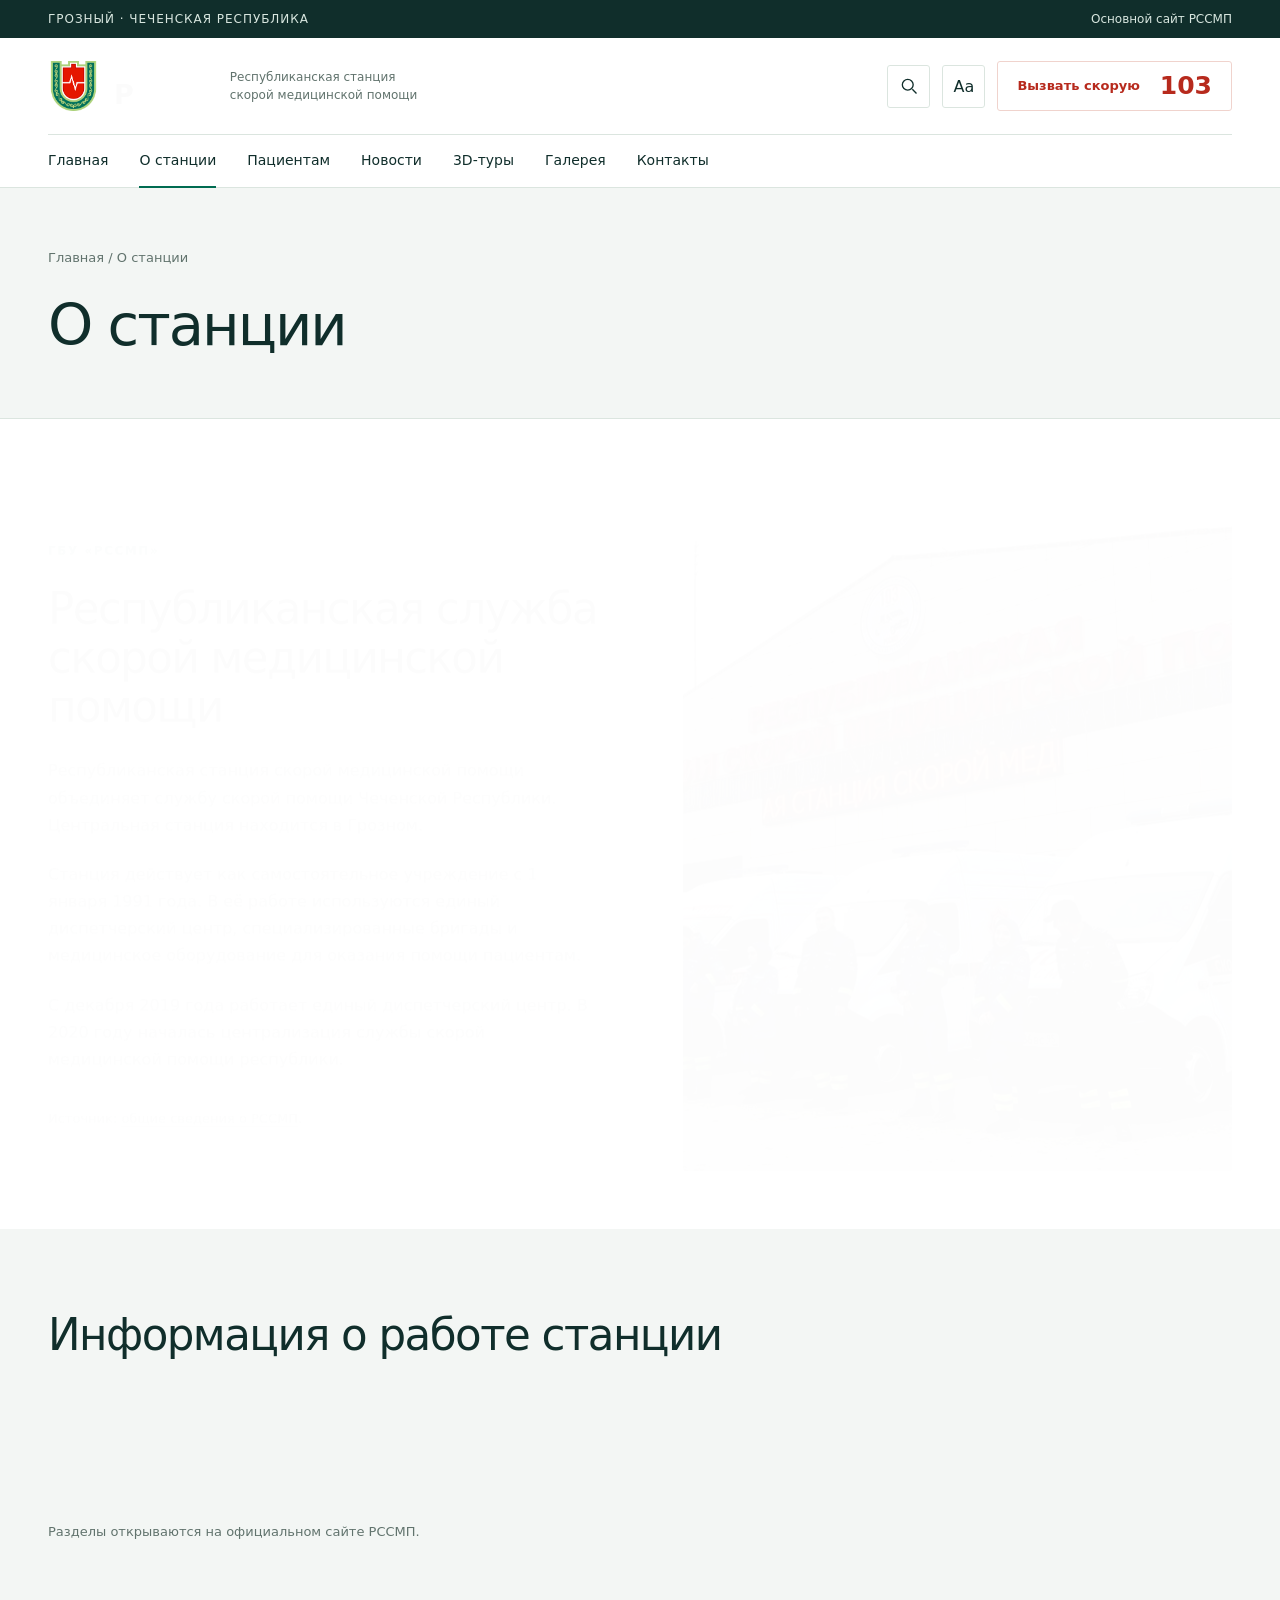
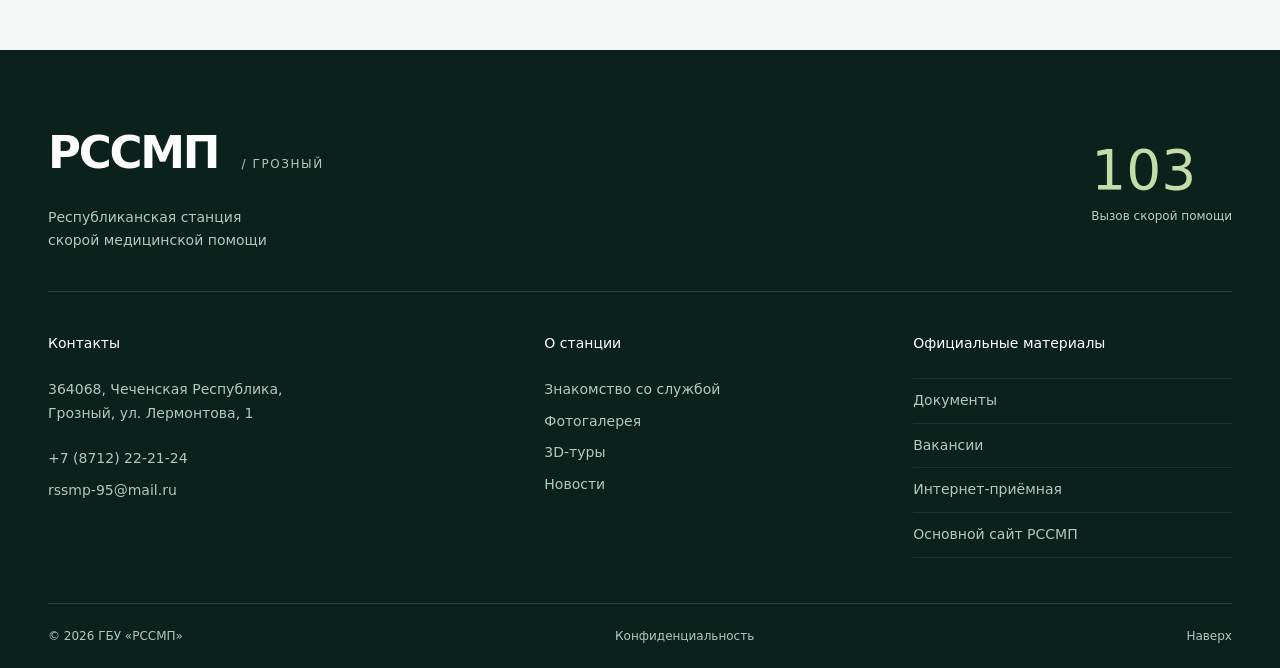
==== commit 05f2e77c: "3D-тур на Photo Sphere Viewer 5.15.1 (v9.5) - Панораму показывает Photo Sphere Viewer 5.15.1 (MIT) н" ====
--- a/about/index.html
+++ b/about/index.html
@@ -2,7 +2,7 @@
 <html lang="ru" data-search-index="/search-index.json?v=59345b5c7c">
 <head>
   <meta charset="utf-8">
-  <meta http-equiv="Content-Security-Policy" content="default-src 'self'; script-src 'self'; style-src 'self'; img-src 'self' data:; font-src 'self'; connect-src 'self'; media-src 'self'; object-src 'none'; base-uri 'self'; form-action 'self'">
+  <meta http-equiv="Content-Security-Policy" content="default-src 'self'; script-src 'self'; style-src 'self'; img-src 'self' data: blob:; font-src 'self'; connect-src 'self'; media-src 'self'; object-src 'none'; base-uri 'self'; form-action 'self'">
   <meta name="referrer" content="strict-origin-when-cross-origin">
   <meta name="viewport" content="width=device-width,initial-scale=1">
   <meta name="robots" content="noindex,nofollow">
@@ -11,7 +11,7 @@
   <meta name="description" content="О Республиканской станции скорой медицинской помощи: история, единый диспетчерский центр и официальные документы.">
 
   <link rel="icon" href="/assets/logo.png?v=2aa3588000" type="image/png">
-  <link rel="stylesheet" href="/style.css?v=724523f192">
+  <link rel="stylesheet" href="/style.css?v=ca1abfbbe4">
   <script defer src="/app.js?v=1ee4ed3d6c"></script>
 </head>
 <body>
--- a/style.css
+++ b/style.css
@@ -1744,17 +1744,27 @@
   -webkit-user-select: none;
   user-select: none;
 }
-.tour-viewport canvas {
+/* Photo Sphere Viewer (vendor/psv.css) fills the viewer; its own loader,
+   notices and error overlay are replaced by the site's controls. */
+.tour-viewport .tour-psv {
   position: absolute;
   inset: 0;
   width: 100%;
   height: 100%;
+  background: #040d0a;
   cursor: grab;
   touch-action: none;
+}
+.tour-viewport .tour-psv:active {
+  cursor: grabbing;
+}
+.tour-psv canvas {
   transition: filter 0.35s;
 }
-.tour-viewport.is-dragging canvas {
-  cursor: grabbing;
+.tour-psv .psv-loader-container,
+.tour-psv .psv-overlay,
+.tour-psv .psv-notification {
+  display: none !important;
 }
 .tour-viewport::after {
   content: "";
